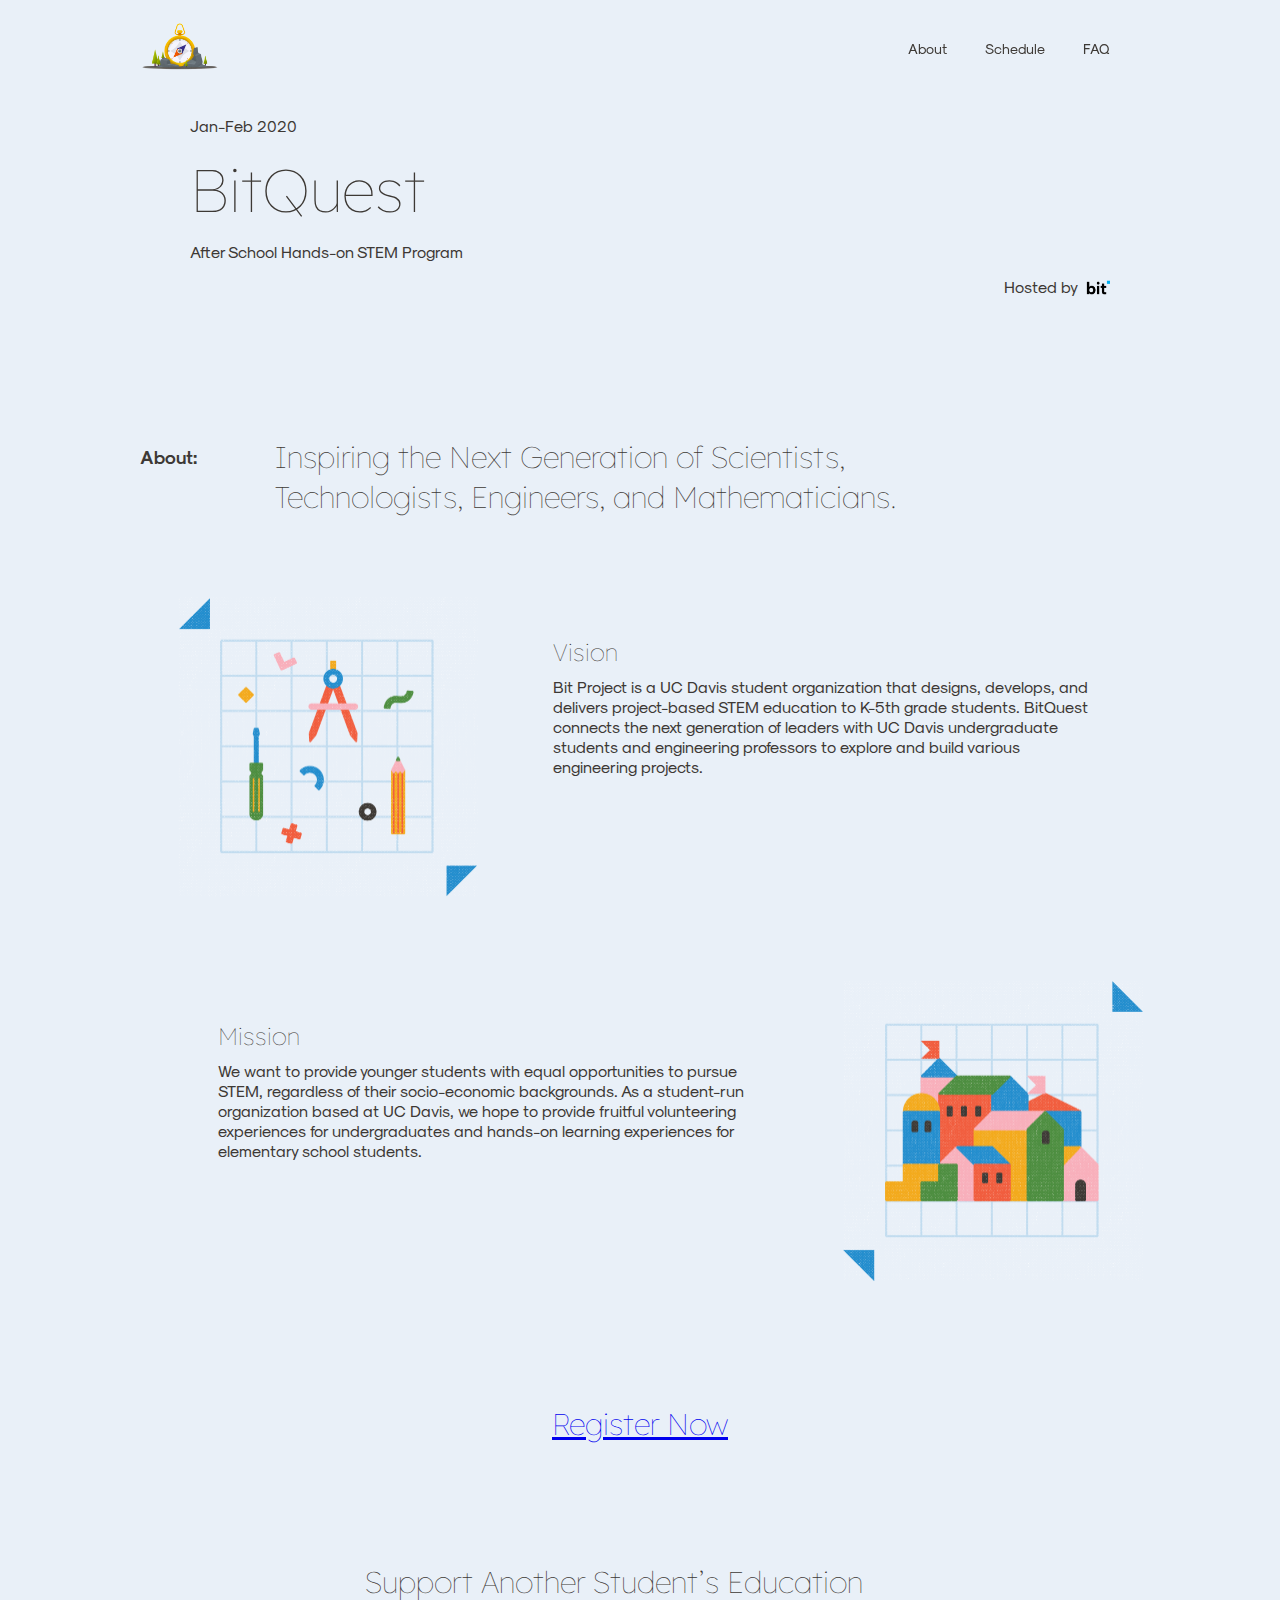
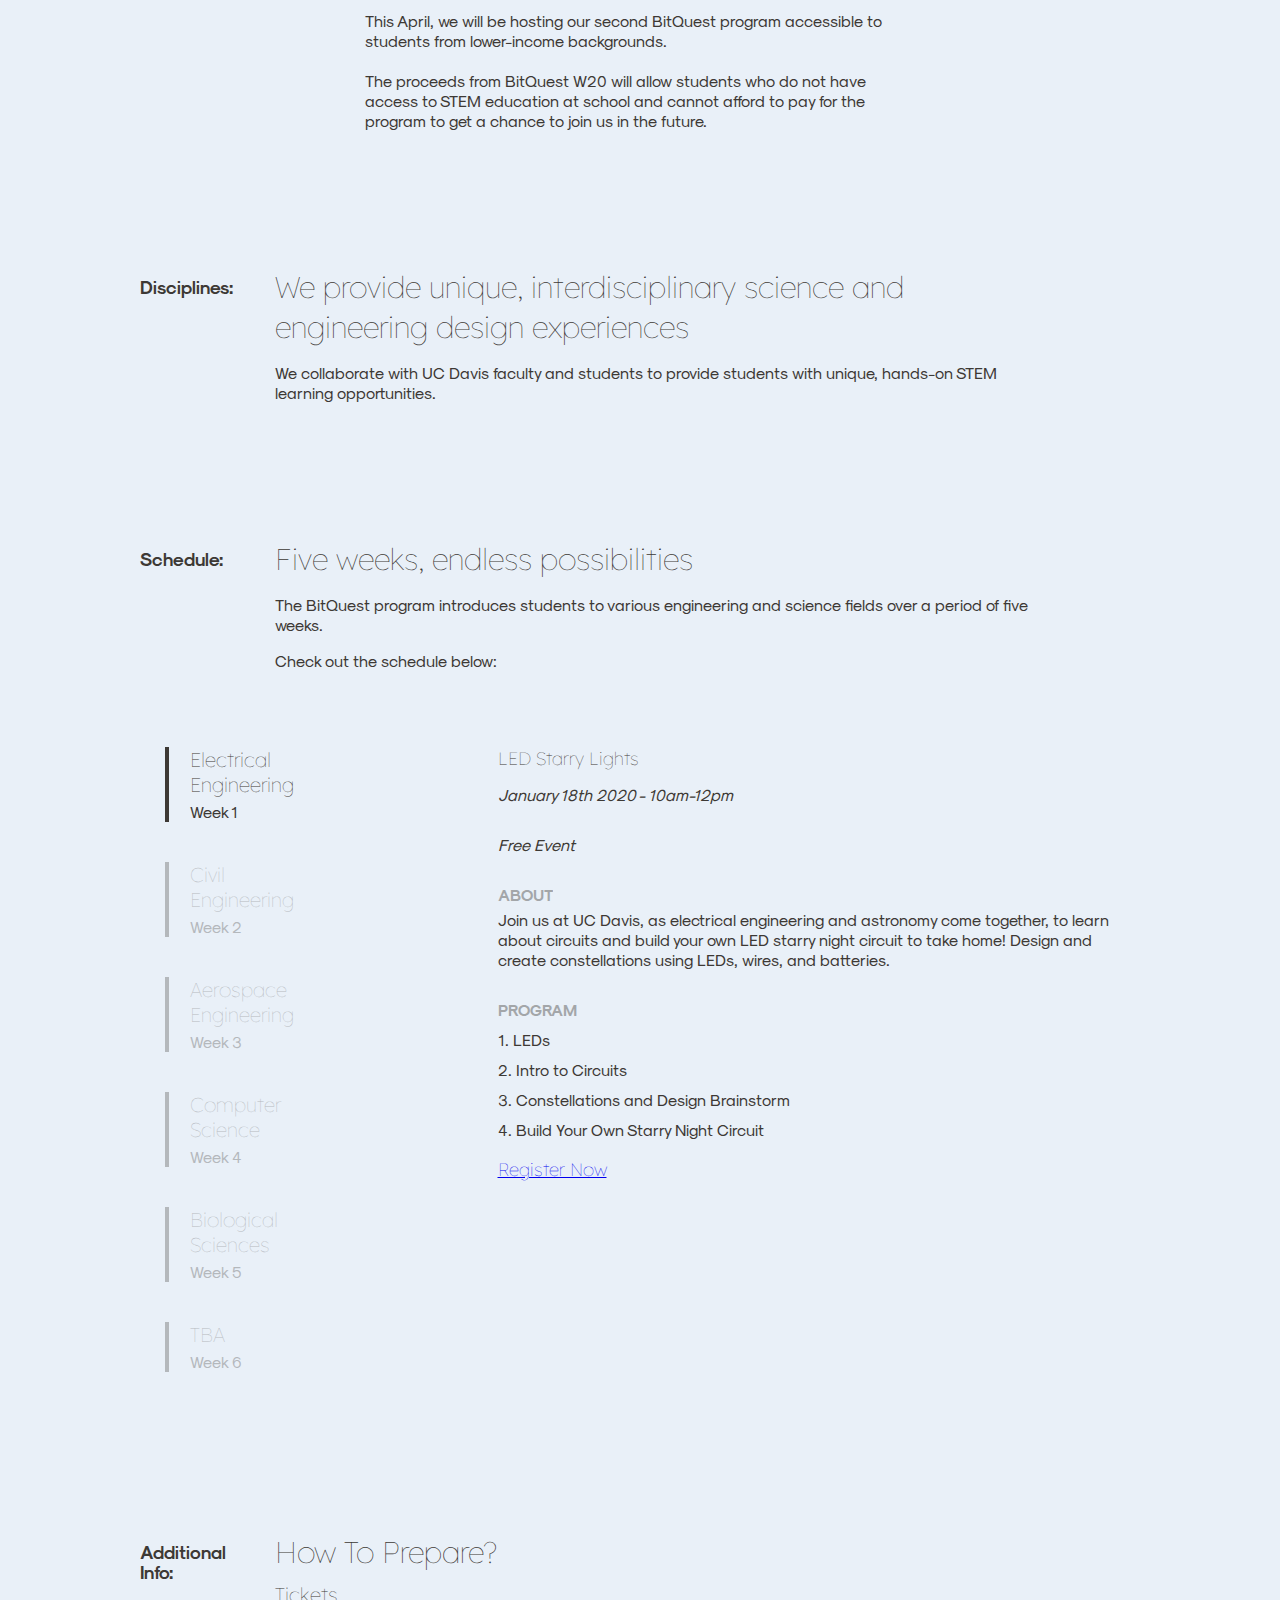
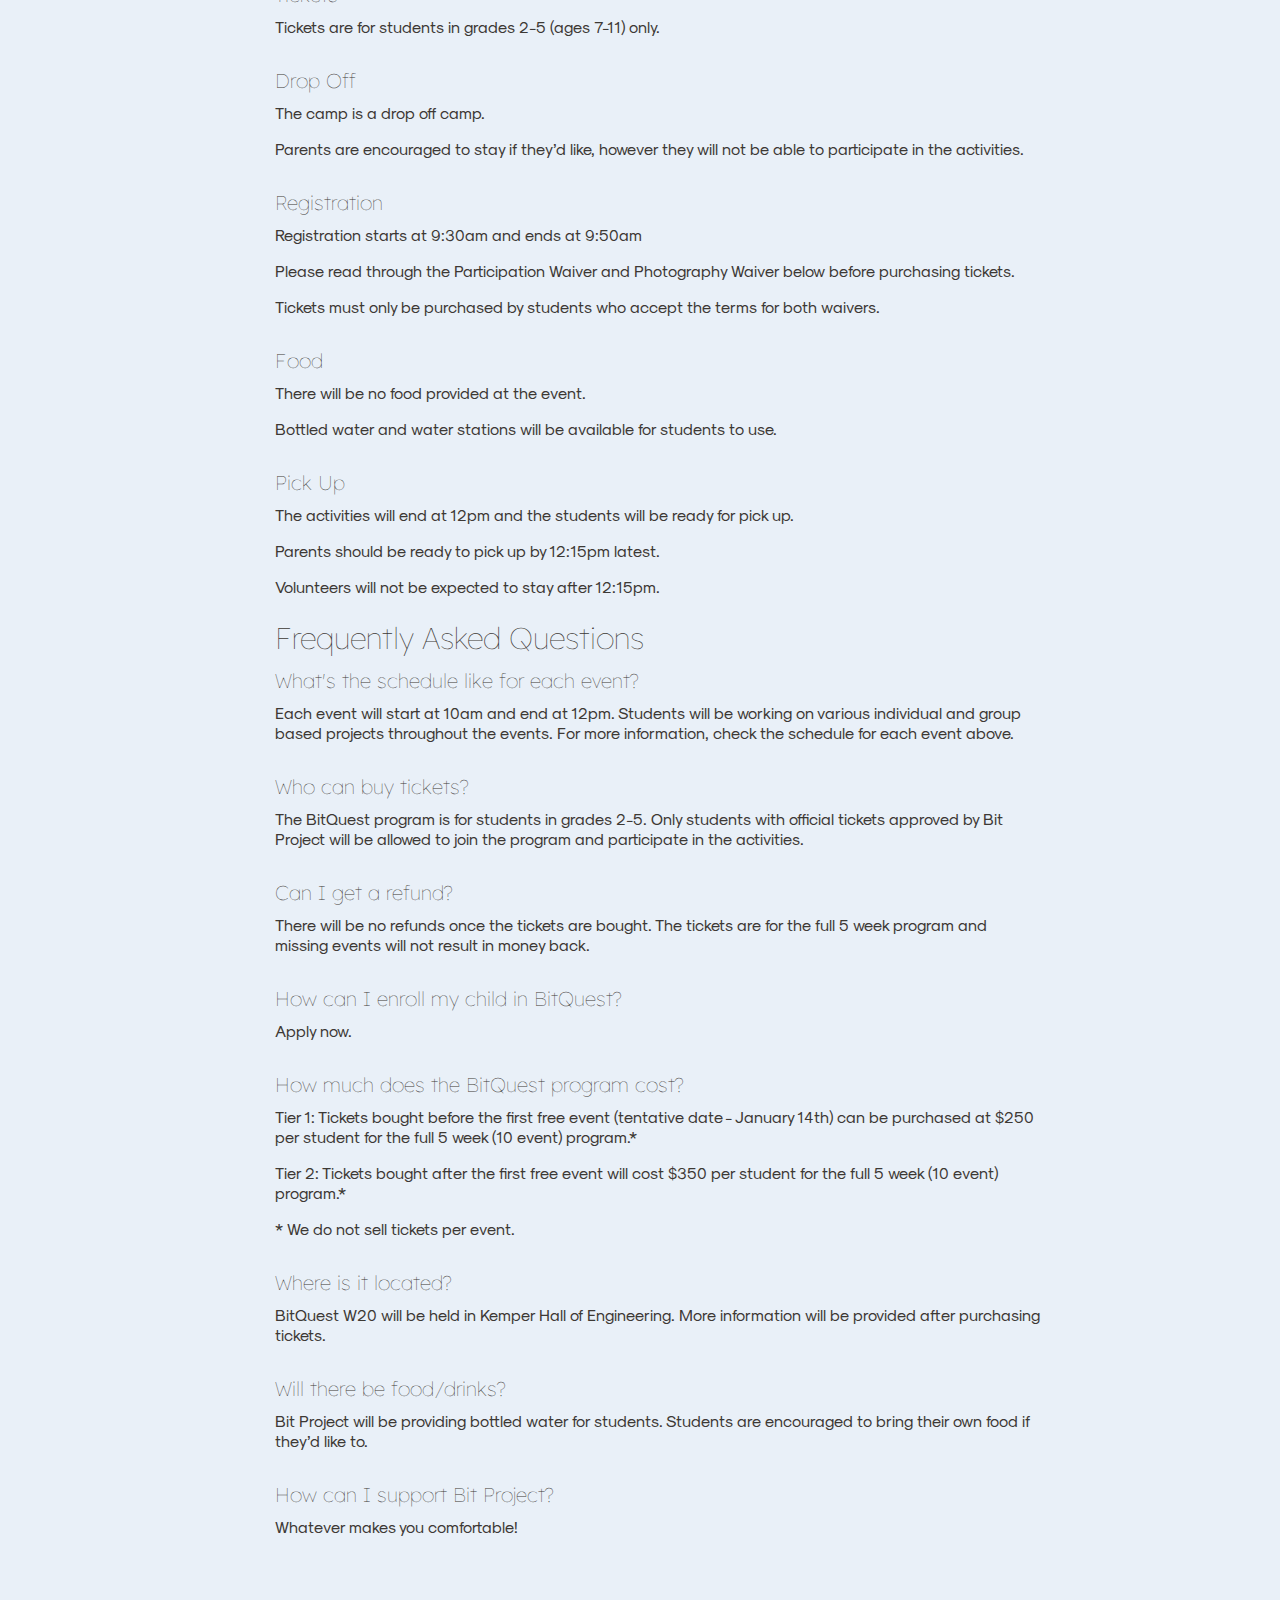
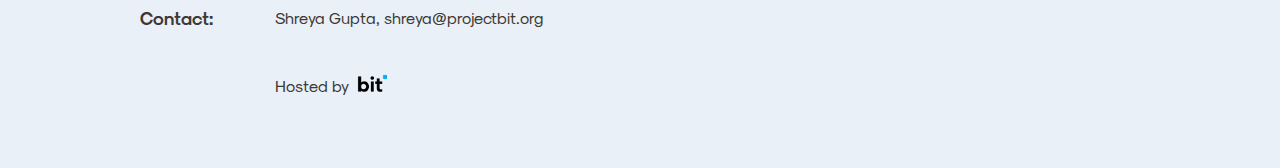
==== index.htm @ 3b6b8f6f "Register Now Link Updates" ====
<!DOCTYPE html>
<!-- saved from url=(0031)https://h4sis.calblueprint.org/ -->

<html class="gr__h4sis_calblueprint_org"><head><meta http-equiv="Content-Type" content="text/html; charset=UTF-8">

    <title>BitQuest by Bit Project</title>
        <link href="https://fonts.googleapis.com/css?family=Lexend+Deca&display=swap" rel="stylesheet">

    <link href="./files1/css" rel="stylesheet">
    <link href="./files1/styles.css" rel="stylesheet">
    <link rel="icon" type="image/png" href="./files1/logo.png">
    <script>
      function switchTab(num, type) {
        const [buttons] = document.getElementsByClassName("tab-buttons--" + type);
        const [tabContents] = document.getElementsByClassName("tab-content--" + type);

        for (let i = 0; i < buttons.children.length; i++) {
          if (i === num) {
            buttons.children[i].className = "tab-button tab-button--active";
            tabContents.children[i].className = "tab-content tab-content--active";
          } else {
            buttons.children[i].className = "tab-button";
            tabContents.children[i].className = "tab-content";
          }
        }
      }

      function checkSticky() {
        const [navbar] = document.getElementsByTagName("nav");

        if (window.pageYOffset > 0) {
          navbar.classList.add("nav--fixed")
        } else {
          navbar.classList.remove("nav--fixed");
        }
      }

      // When the user scrolls the page, execute myFunction
      window.onscroll = checkSticky;
    </script>
  </head>
  <body data-gr-c-s-loaded="true" style="zoom: 1;">
    <nav>
      <div class="nav-content">
        <a href="https://h4sis.calblueprint.org/#" class="logo">
          <img src="./files1/logo.png">
        </a>
        <div class="links">
          <a class="nav-link" href="#about">About</a>
          <a class="nav-link" href="#speakers">Schedule</a>
          <a class="nav-link" href="#faq">FAQ</a>
        </div>
      </div>
    </nav>

    <div class="content">
      <a name="#"></a>
      <div class="landing-wrapper">
        <div class="landing">
          <div class="caption">
            <p>Jan-Feb 2020</p>
          </div>
          <h1 class="landing-title">BitQuest</h1>
          <p class="landing-title">After School Hands-on STEM Program</p>
          <a target="_" href="https://calblueprint.org/" class="bp-logo">
            <p>Hosted by </p>
            <img src="./files1/logo1.png">
          </a>
        </div>
      </div>

      <a name="about"></a>
      <div class="text-section">
        <p class="text-section__name">About:</p>
        <div class="text-section__main">
          <h2 class="headline">
            Inspiring the Next Generation of Scientists, Technologists, Engineers, and Mathematicians.
          </h2>
        </div>
      </div>

      <div class="image-text-section">
        <div class="image-text-section__visual">
          <!--- IMAGE HERE -->
          <img src="./files1/graphic-1.png" draggable="false">
        </div>
        <div class="image-text-section__content">
          <h3 class="title">Vision</h3>
          <p class="paragraph">
             Bit Project is a UC Davis student organization that designs, develops,
             and delivers project-based STEM education to K-5th grade students. BitQuest connects
             the next generation of leaders with UC Davis undergraduate students and engineering
             professors to explore and build various engineering projects.
          </p>
        </div>
      </div>

      <div class="image-text-section right">
        <div class="image-text-section__content">
          <h3 class="title">Mission</h3>
          <p class="paragraph">
              We want to provide younger students with equal opportunities to pursue STEM,
              regardless of their socio-economic backgrounds. As a student-run organization based at UC Davis,
              we hope to provide fruitful volunteering experiences for undergraduates and
              hands-on learning experiences for elementary school students.
          </p>
        </div>
        <div class="image-text-section__visual">
          <!--- IMAGE HERE -->
          <img src="./files1/graphic-2.png" draggable="false">
        </div>
      </div>

      <div class="image-text-section">
          <h2 class="headline"><a href="https://airtable.com/shrb36iOuof5Phk2k" target="_blank">Register Now</a></h2>
      </div>

      <div class="image-text-section">
        <div class="image-text-section__content">
          <h2 class="headline">Support Another Student’s Education</h2>
          <p class="paragraph">
            This April, we will be hosting our second BitQuest program accessible
            to students from lower-income backgrounds.<br><br>
            The proceeds from BitQuest W20 will allow students who do not have access to STEM
            education at school and cannot afford to pay for the program to get a chance to join us in the future.
          </p>
        </div>
      </div>

      <a name="Program"></a>
      <div class="text-section">
        <p class="text-section__name">Disciplines:</p>
        <div class="text-section__main">
          <h2 class="headline">We provide unique, interdisciplinary science and engineering design experiences</h2>
          <p class="subtitle">
            We collaborate with UC Davis faculty and students to provide
            students with unique, hands-on STEM learning opportunities.
          </p>
        </div>
      </div>






      <a name="speakers"></a>
      <div class="text-section">
        <p class="text-section__name">Schedule:</p>
        <div class="text-section__main">
          <h2 class="headline">
            Five weeks, endless possibilities
          </h2>
          <p class="subtitle">
            The BitQuest program introduces students to various engineering and science fields
            over a period of five weeks.
          </p>
          <p class="subtitle">Check out the schedule below:</p>
        </div>
      </div>


      <div class="speakers-section">
        <div class="tab-buttons--side">
          <div class="tab-button tab-button--active" onclick="switchTab(0, &#39;side&#39;)">
            <h4 class="tab-button__title">Electrical<br>Engineering</h4>
            <p class="tab-button__subtitle">Week 1</p>
          </div>
          <div class="tab-button" onclick="switchTab(1, &#39;side&#39;)">
            <h4 class="tab-button__title">Civil<br>Engineering</h4>
            <p class="tab-button__subtitle">Week 2</p>
          </div>
          <div class="tab-button" onclick="switchTab(2, &#39;side&#39;)">
            <h4 class="tab-button__title">Aerospace<br>Engineering</h4>
            <p class="tab-button__subtitle">Week 3</p>
          </div>
          <div class="tab-button" onclick="switchTab(3, &#39;side&#39;)">
            <h4 class="tab-button__title">Computer<br>Science</h4>
            <p class="tab-button__subtitle">Week 4</p>
          </div>
          <div class="tab-button" onclick="switchTab(4, &#39;side&#39;)">
            <h4 class="tab-button__title">Biological<br>Sciences</h4>
            <p class="tab-button__subtitle">Week 5</p>
          </div>
          <div class="tab-button" onclick="switchTab(4, &#39;side&#39;)">
            <h4 class="tab-button__title">TBA</h4>
            <p class="tab-button__subtitle">Week 6</p>
          </div>
        </div>
        <div class="tab-content--side">
          <div class="tab-content tab-content--active">
            <h5 class="panel__title">LED Starry Lights</h5>
            <p style="margin: 5px 0 30px 0;"><i>January 18th 2020 - 10am-12pm</i></p>
            <p style="margin: 5px 0 30px 0;"><i>Free Event</i></p>
            <p class="panel__subheading">About</p>
            <p style="margin: 5px 0 30px 0;">
              Join us at UC Davis, as electrical engineering and astronomy come together,
              to learn about circuits and build your own LED starry night circuit to take home!
              Design and create constellations using LEDs, wires, and batteries.
            </p>
            <p class="panel__subheading">Program</p>
            <p class="panel__person">1. LEDs</p>
            <p class="panel__person">2. Intro to Circuits</p>
            <p class="panel__person">3. Constellations and Design Brainstorm</p>
            <p class="panel__person">4. Build Your Own Starry Night Circuit</p>
            <br>
            <h5 class="panel__title"><a href="https://airtable.com/shrb36iOuof5Phk2k" target="_blank">Register Now</a></h5>
          </div>
          <div class="tab-content">
            <h5 class="panel__title">Buoyant Boats</h5>
            <p style="margin: 5px 0 30px 0;"><i>January 25th 2020 - 10am-12pm</i></p>
            <p class="panel__subheading">About</p>
            <p style="margin: 5px 0 30px 0;">
              Build their own boats out of aluminum foil,
              sail them in water, and test how much weight they can hold. Students will study principles of buoyancy,
              weight distribution, and design to build the best possible boat that hold the most pennies.
            </p>
            <p class="panel__subheading">Program</p>
            <p class="panel__person">1. Buoyancy</p>
            <p class="panel__person">2. Designing Your Boat</p>
            <p class="panel__person">3. Testing</p>
            <p class="panel__person">3. Optimizing Your Boat Design</p>
            <br>
            <h5 class="panel__title"><a href="https://airtable.com/shrb36iOuof5Phk2k" target="_blank">Register Now</a></h5>
          </div>
          <div class="tab-content">
            <h5 class="panel__title">Rocket Launch</h5>
            <p style="margin: 5px 0 30px 0;"><i>February 1st 2020 - 10am-12pm</i></p>
            <p class="panel__subheading">About</p>
            <p style="margin: 5px 0 30px 0;">
              Explore the world of aerodynamics and forces by launching their own paper rocket.
              Students will learn to organize, plan, and build their own paper rocket with multi-colored construction paper.
              After they finish building their own paper rocket, they will launch it with our handmade rocket launcher.
            </p>
            <p class="panel__subheading">Program</p>
            <p class="panel__person">1. Aerodynamics and Forces</p>
            <p class="panel__person">2. Designing Your Rocket</p>
            <p class="panel__person">3. Testing</p>
            <p class="panel__person">4. Optimizing Your Rocket Design</p>
            <br>
            <h5 class="panel__title"><a href="https://airtable.com/shrb36iOuof5Phk2k" target="_blank">Register Now</a></h5>
          </div>
          <div class="tab-content">
            <h5 class="panel__title">Ozobots Tracks</h5>
            <p style="margin: 5px 0 30px 0;"><i>February 8th 2020 - 10am-12pm</i></p>
            <p class="panel__subheading">About</p>
            <p style="margin: 5px 0 30px 0;">
              Learn the basic of programming and robots with Ozobots.
              Students will explore how different colors affect
              how the ozobots move and create tracks with different colors to make ozobots do different things.
            </p>
          <p class="panel__subheading">Program</p>
            <p class="panel__person">1. Intro to Color Programming</p>
            <p class="panel__person">2. Racing Tracks</p>
            <p class="panel__person">3. Challenge: Build Your Own Track</p>
            <p class="panel__person">4. Presentations</p>
            <br>
            <h5 class="panel__title"><a href="https://airtable.com/shrb36iOuof5Phk2k" target="_blank">Register Now</a></h5>
          </div>
          <div class="tab-content">
            <h5 class="panel__title">Cell Models</h5>
            <p style="margin: 5px 0 30px 0;"><i>February 15th 2020 - 10am-12pm</i></p>
            <p class="panel__subheading">About</p>
            <p style="margin: 5px 0 30px 0;">
              One of the ways different types of organisms are distinguished is by the cells they have.
              Students will be learning about the differences and similarities between plant, animal,
              and bacterial cells by splitting up into groups and constructing their own gigantic cell.
              By building their own cell, they will be learning about the different types of organelles and their significance.
            </p>
            <p class="panel__subheading">Program</p>
            <p class="panel__person">1. Types of Cells</p>
            <p class="panel__person">2. Group Up</p>
            <p class="panel__person">3. Build Your Own Cell Model</p>
            <p class="panel__person">4. Presentations</p>
            <br>
            <h5 class="panel__title"><a href="https://airtable.com/shrb36iOuof5Phk2k" target="_blank">Register Now</a></h5>
          </div>
        </div>
      </div>





      <a name="faq"></a>
      <div class="text-section">
        <p class="text-section__name">Additional Info:</p>
        <div class="text-section__main">
          <h2 class="headline">How To Prepare?</h2>
          <div>
            <div class="question">
              <h4>Tickets</h4>
              <p>
                Tickets are for students in grades 2-5 (ages 7-11) only.
              </p>
            </div>
            <div class="question">
              <h4>Drop Off</h4>
              <p>
                The camp is a drop off camp.
              </p>
              <p>
                Parents are encouraged to stay if they’d like,
                however they will not be able to participate
                in the activities.
              </p>
            </div>
            <div class="question">
              <h4>Registration</h4>
              <p>
                Registration starts at 9:30am and ends at 9:50am
              </p>
              <p>
                Please read through the Participation Waiver and Photography Waiver below before purchasing tickets.
              </p>
              <p>
                Tickets must only be purchased by students who accept the terms for both waivers.
              </p>
            </div>
            <div class="question">
              <h4>Food</h4>
              <p>
                There will be no food provided at the event.
              </p>
              <p>
                Bottled water and water stations will be available for students to use.
              </p>
            </div>
            <div class="question">
              <h4>Pick Up</h4>
              <p>
                The activities will end at 12pm and the students will be ready for pick up.
              </p>
              <p>
                Parents should be ready to pick up by 12:15pm latest.
              </p>
              <p>
                Volunteers will not be expected to stay after 12:15pm.
              </p>
            </div>



          </div>
          <h2 class="headline">Frequently Asked Questions</h2>
          <div>
            <div class="question">
              <h4>What's the schedule like for each event?</h4>
              <p>
                Each event will start at 10am and end at 12pm.
                Students will be working on various individual
                and group based projects throughout the events.
                For more information, check the schedule for each event above.
              </p>
            </div>
            <div class="question">
              <h4>Who can buy tickets?</h4>
              <p>
                The BitQuest program is for students in grades 2-5.
                Only students with official tickets approved by
                Bit Project will be allowed to join the program
                and participate in the activities.
              </p>
            </div>
            <div class="question">
              <h4>Can I get a refund?</h4>
              <p>
                There will be no refunds once the tickets are bought.
                The tickets are for the full 5 week program and missing events will not result in money back.
              </p>
            </div>
            <div class="question">
              <h4>How can I enroll my child in BitQuest?</h4>
              <p>
                Apply now.
              </p>
            </div>
            <div class="question">
              <h4>How much does the BitQuest program cost?</h4>
              <p>
                Tier 1: Tickets bought before the first free event (tentative date - January 14th)
                can be purchased at $250 per student for the full 5 week (10 event) program.*
              </p>
              <p>
                Tier 2: Tickets bought after the first free event will
                cost $350 per student for the full 5 week (10 event) program.*
              </p>
              <p>
                * We do not sell tickets per event.
              </p>
            </div>
            <div class="question">
              <h4>Where is it located?</h4>
              <p>
                BitQuest W20 will be held in Kemper Hall of Engineering.
                More information will be provided after purchasing tickets.
              </p>
            </div>
            <div class="question">
              <h4>Will there be food/drinks?</h4>
              <p>
                Bit Project will be providing bottled water for students.
                Students are encouraged to bring their own food if they’d like to.
              </p>
            </div>
            <div class="question">
              <h4>How can I support Bit Project?</h4>
              <p>
                Whatever makes you comfortable!
              </p>
            </div>
          </div>
        </div>
      </div>


      <div class="text-section small-margin">
        <p class="text-section__name">Contact:</p>
        <div class="text-section__main">
          <p class="subtitle no-margin">Shreya Gupta, shreya@projectbit.org</p>
          <div class="bp-logo-wrapper">
            <a target="_" href="https://calblueprint.org/" class="bp-logo main">
              <p>Hosted by </p>
              <img src="./files1/logo1.png">
            </a>
          </div>
        </div>
      </div>
    </div>


</body></html>
---- files1/styles.css ----
@font-face {
  font-family: "Sk-Modernist";
  src: url("./Sk-Modernist-Regular.otf"); }
@font-face {
  font-family: "Sk-Modernist";
  src: url("./Sk-Modernist-Bold.otf");
  font-weight: bold; }
body {
  background-color: #e9f0f8;
  margin: 0; }

h1, h2, h3, h4, h5 {
  font-family: "Lexend Deca";
  font-weight: 100;
  color: #3D3935;
  margin: 0; }

h1 {
  font-size: 60px; }

h2 {
  font-size: 30px; }

h3 {
  font-size: 24px; }

h4 {
  font-size: 20px; }

h5 {
  font-size: 18px; }

p, li {
  font-family: "Sk-Modernist";
  font-size: 16px;
  color: #3D3935;
  line-height: 20px; }

.content {
  width: 80%;
  max-width: 1000px;
  margin: auto;
  padding: 10px 60px 80px 60px; }

nav {
  position: fixed;
  top: 0;
  width: 100%;
  z-index: 1;
  background-color: none;
  transition: all 0.2s ease-in-out;
  height: 50px;
  padding: 20px 0 10px 0; }
  nav.nav--fixed {
    padding-top: 10px;
    background-color: white; }
  nav .nav-content {
    width: 80%;
    max-width: 1000px;
    margin: auto; }
  nav .links {
    float: right;
    height: 30px;
    padding: 15px 0 15px 0;
    font-family: "Sk-Modernist";
    font-size: 14px; }
    nav .links a {
      text-decoration: none; }
    nav .links .nav-link {
      display: inline-block;
      position: relative;
      z-index: 1;
      margin-right: 25px;
      padding: 5px;
      text-decoration: none;
      color: #3D3935;
      transition: all 0.2s ease-in-out; }
      nav .links .nav-link:hover {
        opacity: 0.5;
        transition: all 0.2s ease-in-out; }

.logo img {
  width: 79px;
  height: 50px;
  transition: all 0.2s ease-in-out; }
.logo img:hover {
  margin-top: -2px;
  margin-bottom: 2px;
  transition: all 0.2s ease-in-out; }

.landing-wrapper {
  width: 100%;
  margin-top: 80px;
  background-image: url("images/hero-image-small.png");
  background-repeat: no-repeat;
  background-size: 100% 100%;
  padding-bottom: 20px; }

.landing {
  margin-left: 5%;
  padding-bottom: 20px;
  position: relative; }

.caption {
  display: flex;
  flex-direction: row;
  justify-content: space-between;
  width: 425px;
  padding-top: 10px; }

.vertical-bar {
  width: 2px;
  height: 20px;
  margin: auto 0 auto 0;
  background-color: #3D3935; }

.landing-title {
  max-width: 425px;
  margin: 0 0 15px 0; }

.bp-logo {
  position: absolute;
  margin: 0;
  bottom: 0;
  right: 30px;
  transition: opacity 0.2s ease-in-out;
  text-decoration: none; }
  .bp-logo.main {
    left: 0;
    top: 30px; }
  .bp-logo:hover {
    opacity: 0.7;
    transition: opacity 0.2s ease-in-out; }
  .bp-logo p {
    margin: 0;
    display: inline; }
  .bp-logo img {
    margin: 0 0 -7px 5px;
    height: 20px; }

.bp-logo-wrapper {
  position: relative;
  margin-bottom: 60px; }

.bp-logo.main p {
  margin-top: -10px; }
.bp-logo.main img {
  height: 25px; }

.button-primary {
  display: inline-block;
  padding: 15px 30px 15px 30px;
  border-radius: 5px;
  background-color: orange;
  color: white;
  font-family: "Sk-Modernist";
  font-size: 20px;
  text-decoration: none;
  transition: all 0.2s ease-in-out; }
  .button-primary:hover {
    margin-top: -2px;
    margin-bottom: 2px;
    transition: all 0.2s ease-in-out; }

.button-secondary {
  border: 2px solid #3D3935;
  margin-left: 10px;
  padding: 8px 20px 8px 20px;
  font-weight: bold;
  text-decoration: none;
  color: #3D3935;
  transition: all 0.2s ease-in-out; }
  .button-secondary:hover {
    background-color: #3D3935;
    color: white;
    transition: all 0.2s ease-in-out; }

.text-section {
  margin-top: 120px;
  display: flex;
  flex-direction: row;
  justify-content: space-between;
  max-width: 90%; }

.text-section__name {
  flex-basis: 8%;
  margin-top: 10px;
  margin-bottom: 0px;
  font-size: 18px;
  font-weight: bold; }

.text-section__main {
  margin: 0;
  flex-basis: 85%;
  padding-left: 10px;
  max-width: 800px; }
  .text-section__main .headline {
    margin: 0;
    line-height: 40px; }
  .text-section__main .subtitle.no-margin {
    margin-top: 10px; }

.image-text-section {
  display: flex;
  margin: 120px 0 0 0;
  justify-content: space-around; }
  .image-text-section.right {
    margin-left: 4%;
    margin-right: -4%; }

.image-text-section__visual {
  flex-basis: 30%;
  margin-top: -4%; }
  .image-text-section__visual img {
    width: 100%; }

.image-text-section__content {
  margin: 0;
  flex-basis: 55%; }
  .image-text-section__content .title {
    margin: 0; }
  .image-text-section__content .paragraph {
    margin-top: 10px; }

.grid {
  display: flex;
  flex-wrap: wrap;
  justify-content: space-between;
  margin: 30px -20px 0 -20px; }

.grid__item {
  min-width: 250px;
  position: relative;
  margin: 8px;
  transition: opacity 0.2s ease-in-out;
  flex-grow: 0;
  flex-basis: calc(33% - 16px); }
  .grid__item:before {
    content: "";
    display: block;
    padding-top: 100%;
    float: left; }
  .grid__item:hover {
    opacity: 0.7; }

.grid__item__img {
  width: 100%;
  height: 100%;
  transition: all 0.2s ease-in-out; }
  .grid__item__img:before {
    content: "";
    display: block;
    position: absolute;
    top: 0;
    bottom: 0;
    left: 0;
    right: 0;
    opacity: 0.7; }
  .grid__item__img.pink:before {
    background-color: #F8AFBB; }
  .grid__item__img.red:before {
    background-color: #F15D3E; }
  .grid__item__img.yellow:before {
    background-color: #F3AA1C; }
  .grid__item__img.green:before {
    background-color: #4D8D40; }
  .grid__item__img.blue:before {
    background-color: #238ECE; }
  .grid__item__img img {
    width: 100%;
    height: 100%; }

.grid__item__placeholder {
  width: 100%;
  height: 100%;
  cursor: auto; }

.grid__item__content {
  width: 75%;
  position: absolute;
  left: 50%;
  bottom: 30px;
  transform: translateX(-50%);
  margin: 0; }

.grid__item__title {
  margin: 0;
  color: white; }

.grid__item__subtitle {
  margin: 10px 0 0 0;
  font-size: 16px;
  color: white; }

.featured-speakers-section {
  display: flex;
  width: 70%;
  margin: 15px auto 0 auto;
  justify-content: space-around; }

.featured-speaker {
  flex-basis: 30%; }

.speakers-section {
  margin: 60px auto 0 auto;
  width: 95%;
  display: flex;
  flex-direction: row;
  justify-content: space-between; }

.tab-buttons--side {
  max-width: 275px;
  flex-basis: 30%; }

.schedule-section {
  margin: 45px auto 0 auto;
  width: 95%;
  display: flex;
  flex-direction: column; }

.schedule-table {
  border-collapse: collapse;
  width: 100%; }
  .schedule-table td {
    border-bottom: 1px solid #D5D5D5; }
    .schedule-table td p {
      margin: 10px auto 10px auto; }
    .schedule-table td:first-child {
      border-right: 1px solid #D5D5D5;
      width: 25%; }
      .schedule-table td:first-child p {
        font-weight: bold;
        float: right;
        margin-right: 30px; }
    .schedule-table td:last-child p {
      margin-left: 50px; }
  .schedule-table tr.last td {
    border-bottom: none; }

.tab-buttons--top {
  display: flex;
  flex-direction: row;
  justify-content: space-between;
  width: 85%;
  margin: auto; }
  .tab-buttons--top .tab-button {
    flex-basis: 49%; }
    .tab-buttons--top .tab-button .tab-button__title {
      display: inline-block;
      margin-right: 20px; }
    .tab-buttons--top .tab-button .tab-button__subtitle {
      display: inline-block; }

.tab-content {
  visibility: hidden;
  position: absolute; }
  .tab-content.tab-content--active {
    visibility: visible;
    position: relative; }

.tab-content--side {
  flex-basis: 65%; }

.tab-button {
  margin-bottom: 40px;
  background: linear-gradient(#3D3935, #3D3935) no-repeat 0/4px 100%;
  padding-left: 25px;
  transition: all 0.2s ease-in-out;
  opacity: 0.3; }
  .tab-button:hover {
    cursor: pointer;
    margin-left: 5px;
    margin-right: -5px;
    opacity: 1;
    transition: all 0.2s ease-in-out; }

.tab-button--active {
  opacity: 1; }

.tab-button__title {
  margin: 0; }

.tab-button__subtitle {
  margin: 5px 0 0 0; }

.panel__title {
  margin-bottom: 15px; }

.panel__subheading {
  margin: 0;
  text-transform: uppercase;
  opacity: 0.4;
  font-weight: bold; }

.panel__person {
  margin: 10px 0 0 0;
  font-size: 16px; }

.panel__person.first {
  margin-top: 5px; }

.faq-section-heading {
  margin: 30px 0 20px 0; }

.question {
  margin: 10px 0 5px 0;
  display: inline-block;
  width: 100%; }
  .question p {
    margin-top: 10px; }
  .question.last p {
    margin-bottom: 0; }

.sponsors-section {
  display: flex;
  flex-wrap: wrap;
  justify-content: space-around;
  margin: 20px auto 0 auto; }

.img-link {
  flex: 1 0 24%;
  margin: 30px 0 30px 0; }
  .img-link img {
    display: block;
    max-width: 90%;
    max-height: 45px;
    margin: auto;
    -webkit-filter: grayscale(1);
    filter: grayscale(1);
    transition: all 0.2s ease-in-out; }
    .img-link img:hover {
      -webkit-filter: grayscale(0);
      filter: grayscale(0);
      transition: all 0.2s ease-in-out; }
  .img-link img.gray-logo {
    opacity: 0.6; }
    .img-link img.gray-logo:hover {
      opacity: 1; }

.small-margin {
  margin-top: 40px; }

/*# sourceMappingURL=styles.css.map */
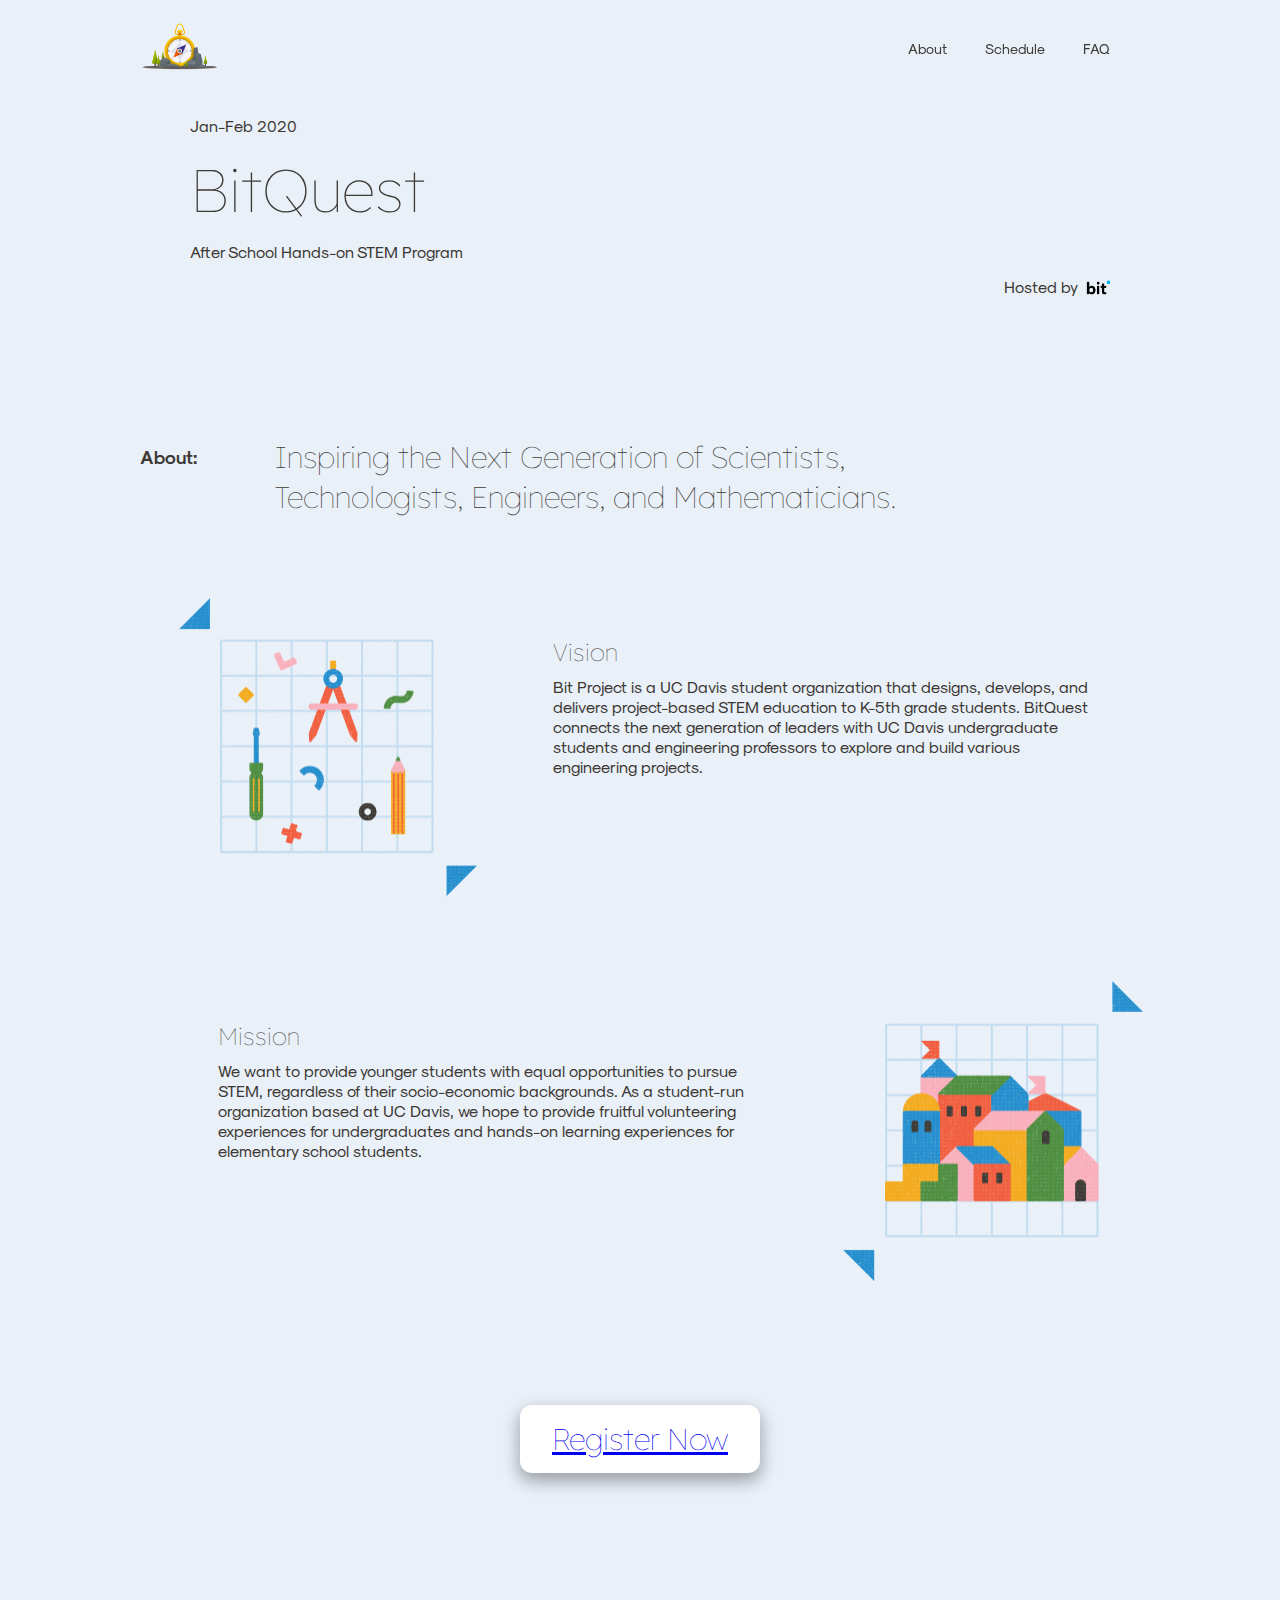
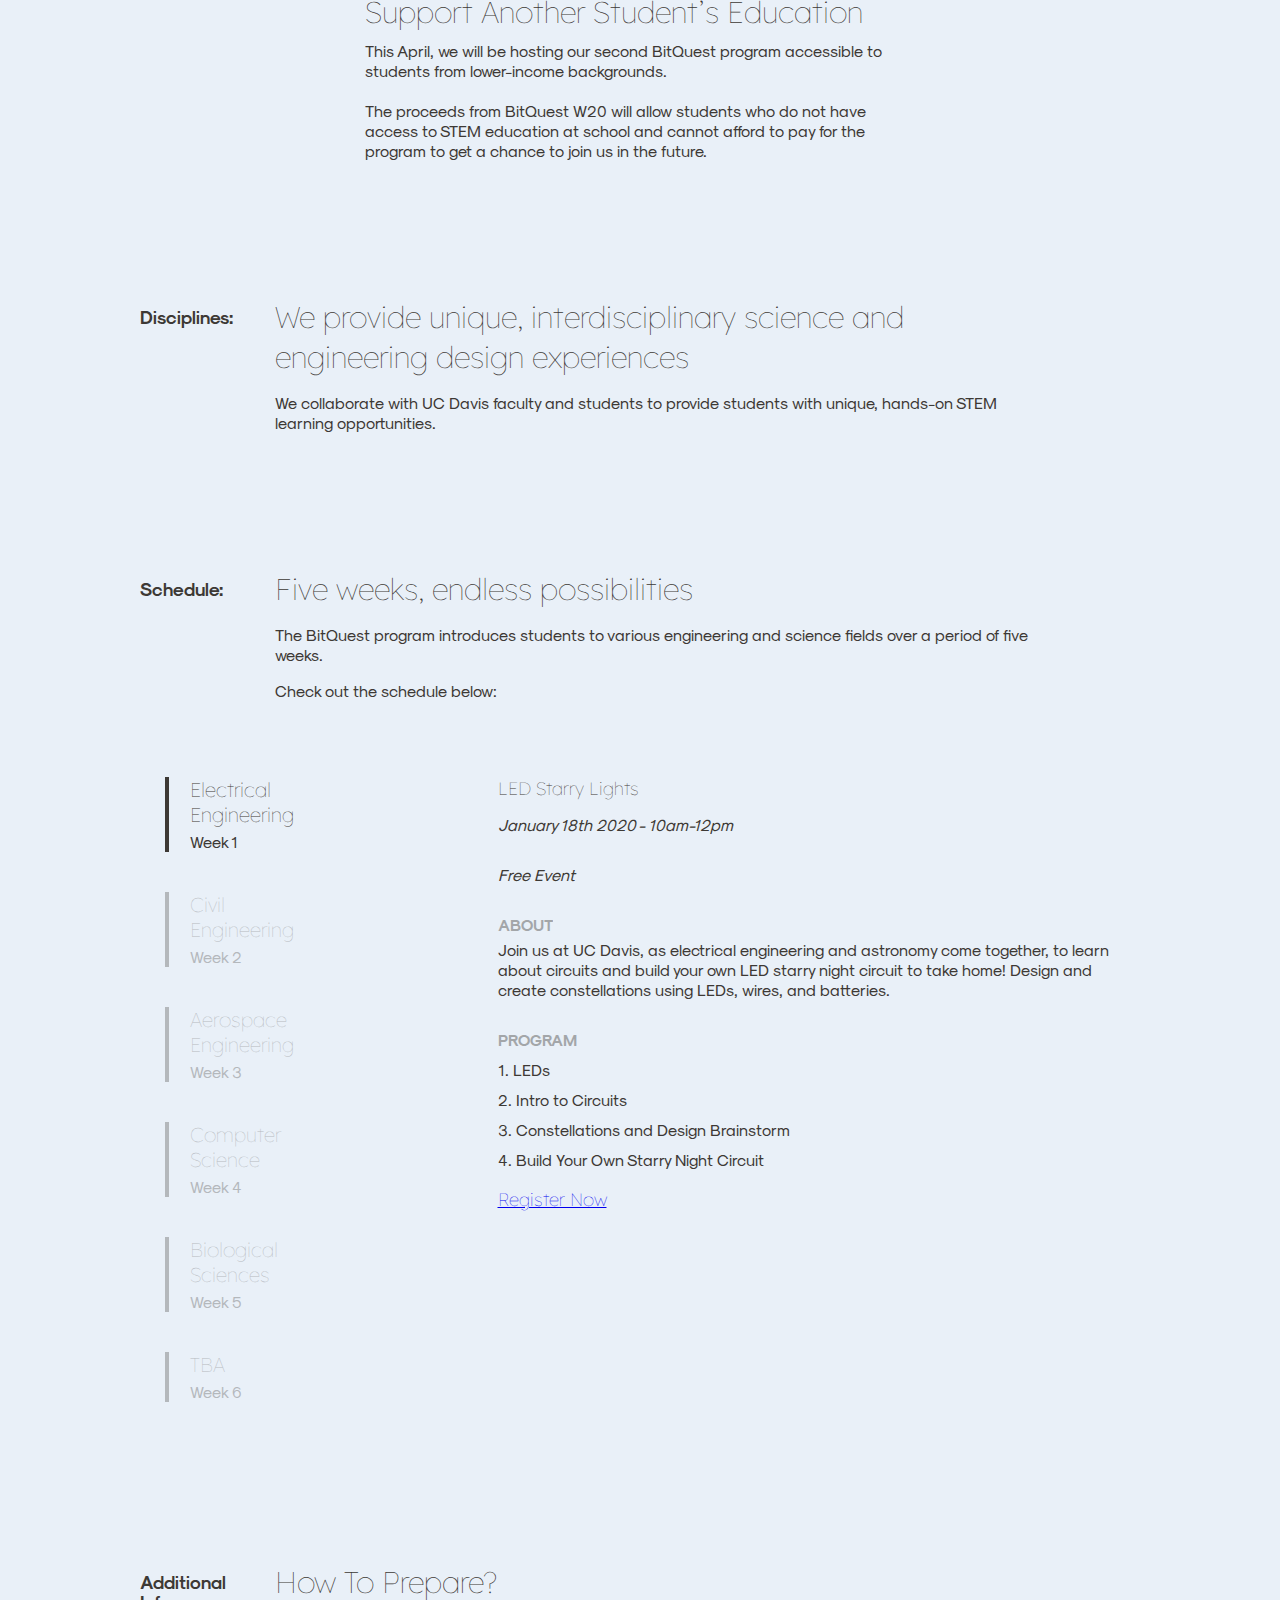
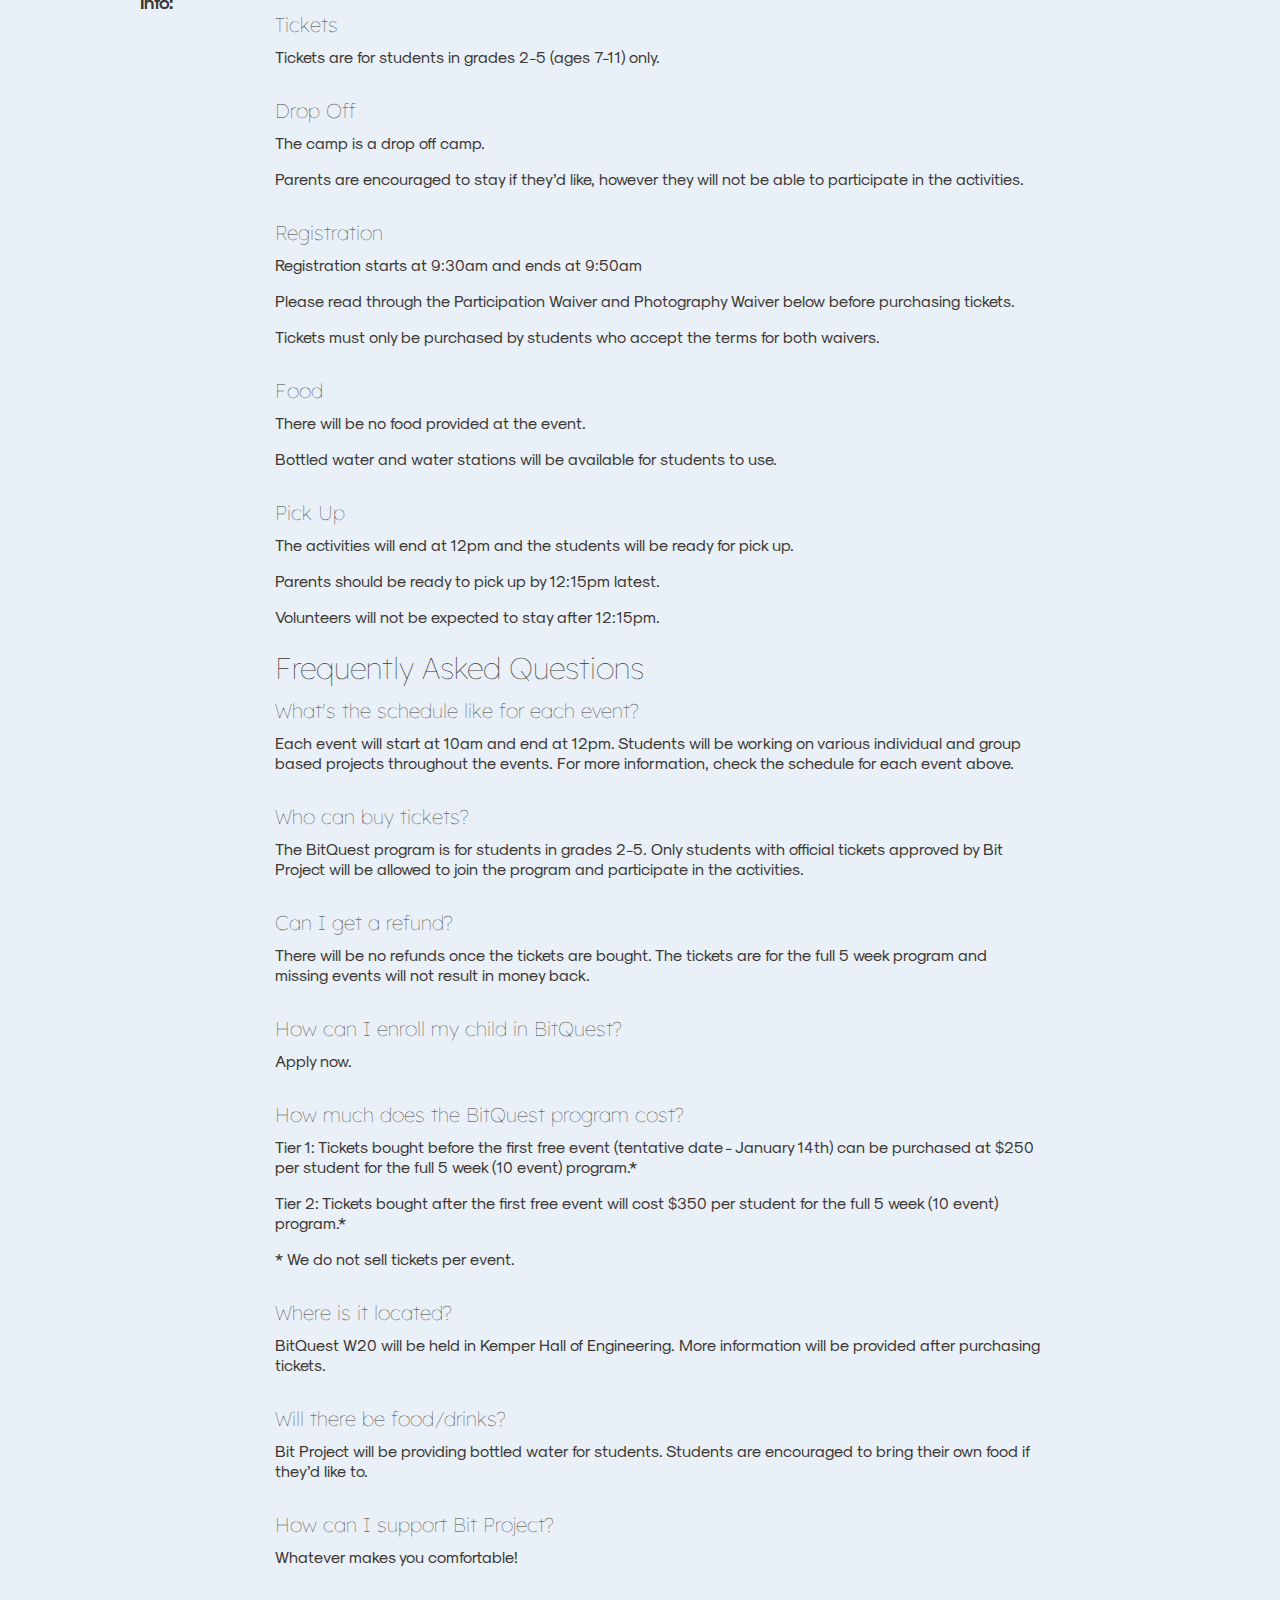
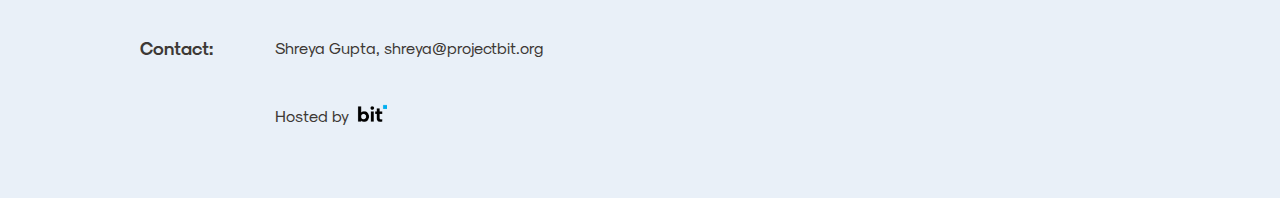
==== commit 66bbc33e: "white button" ====
--- a/index.htm
+++ b/index.htm
@@ -112,7 +112,7 @@
       </div>
 
       <div class="image-text-section">
-          <h2 class="headline"><a href="https://airtable.com/shrb36iOuof5Phk2k" target="_blank">Register Now</a></h2>
+          <h2 class="headline" style="box-shadow: 0 8px 16px 0 rgba(0,0,0,0.2), 0 6px 20px 0 rgba(0,0,0,0.19); background-color: #fff; padding: 15px 32px; border-radius: 12px"><a href="https://airtable.com/shrb36iOuof5Phk2k" target="_blank">Register Now</a></h2>
       </div>
 
       <div class="image-text-section">
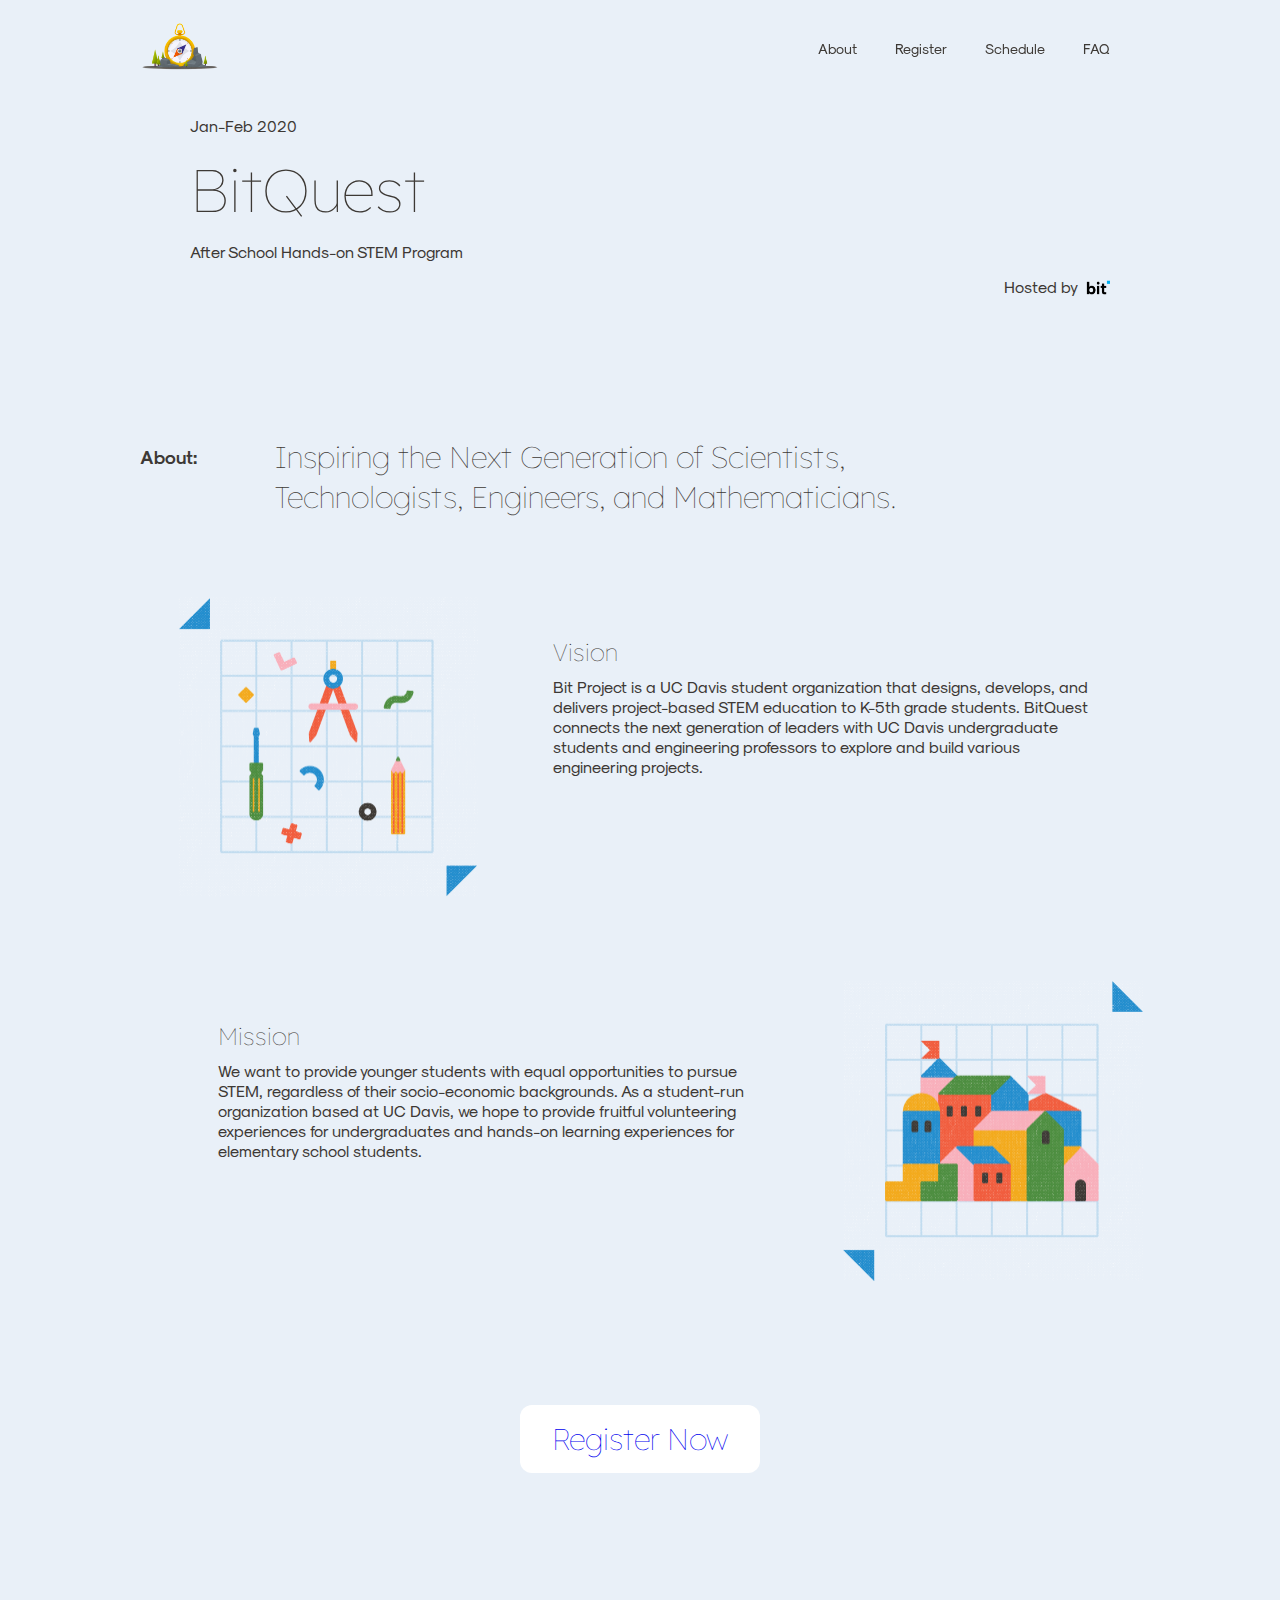
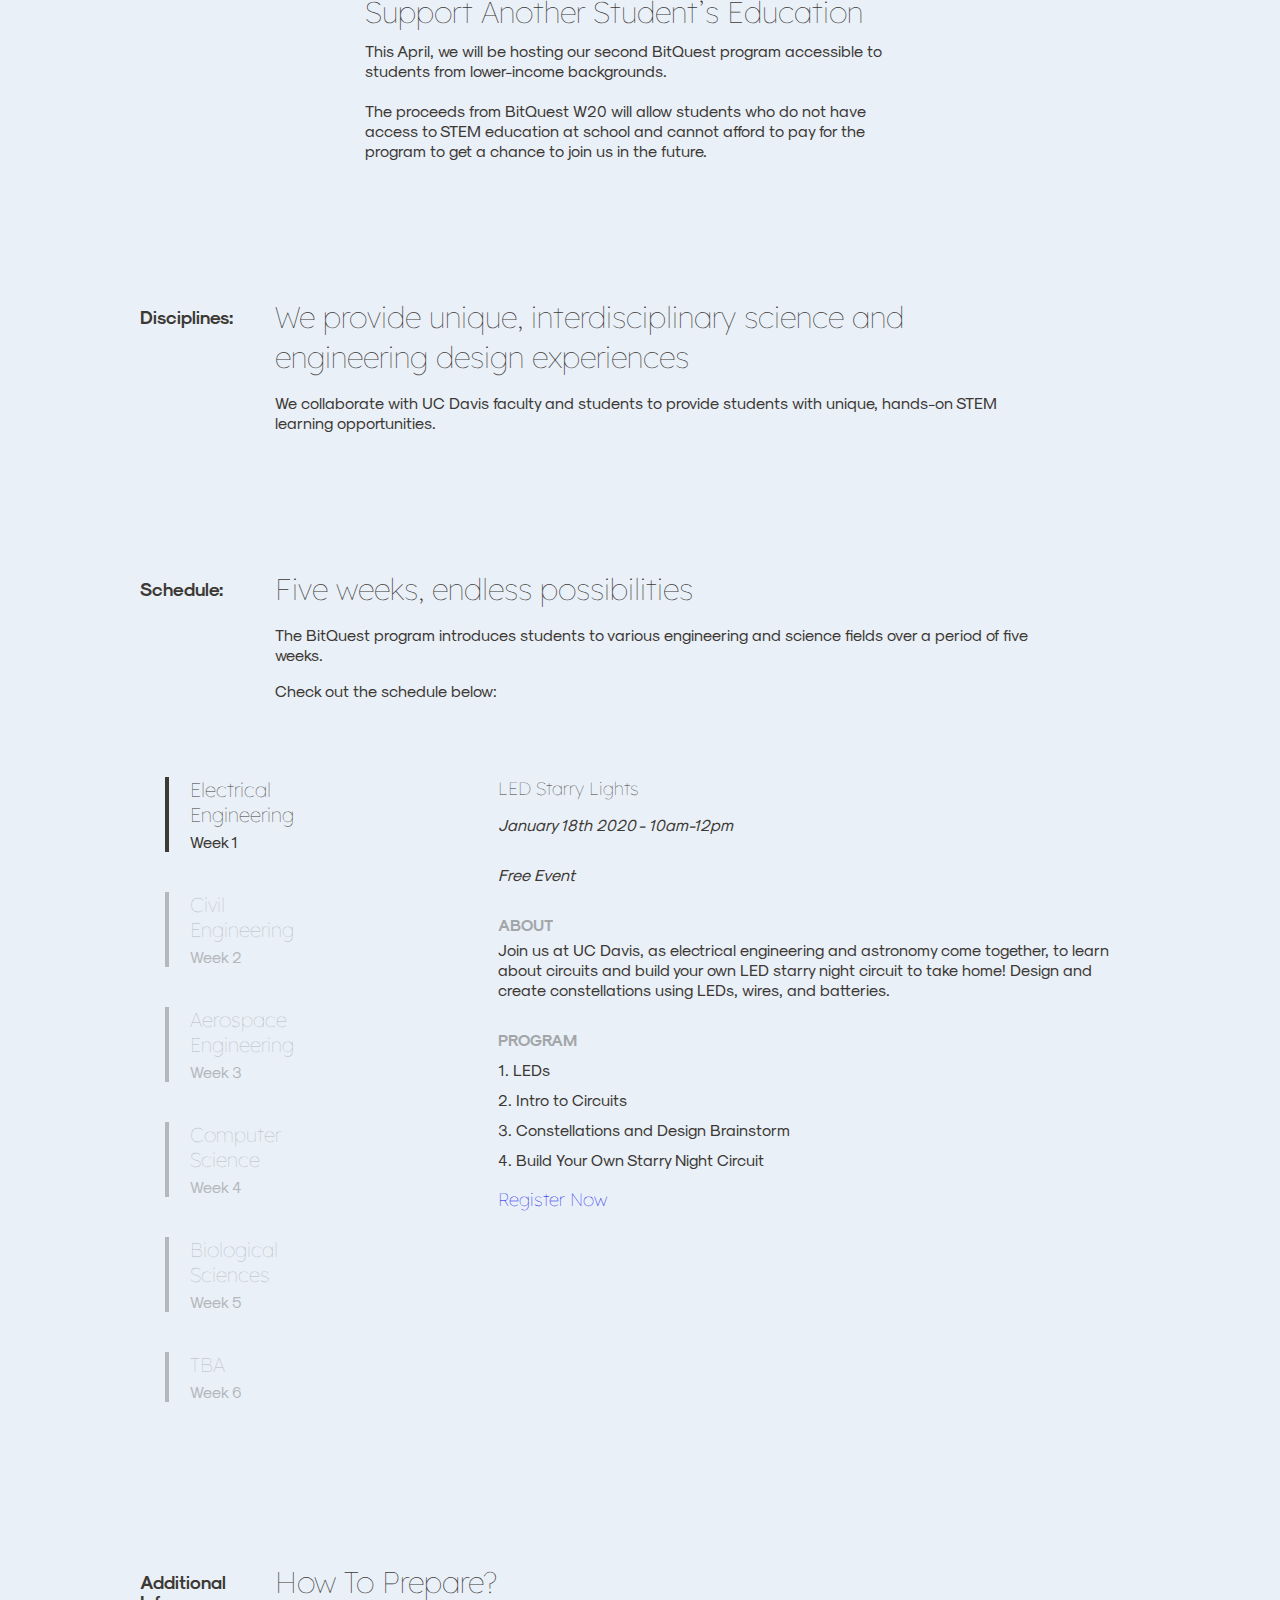
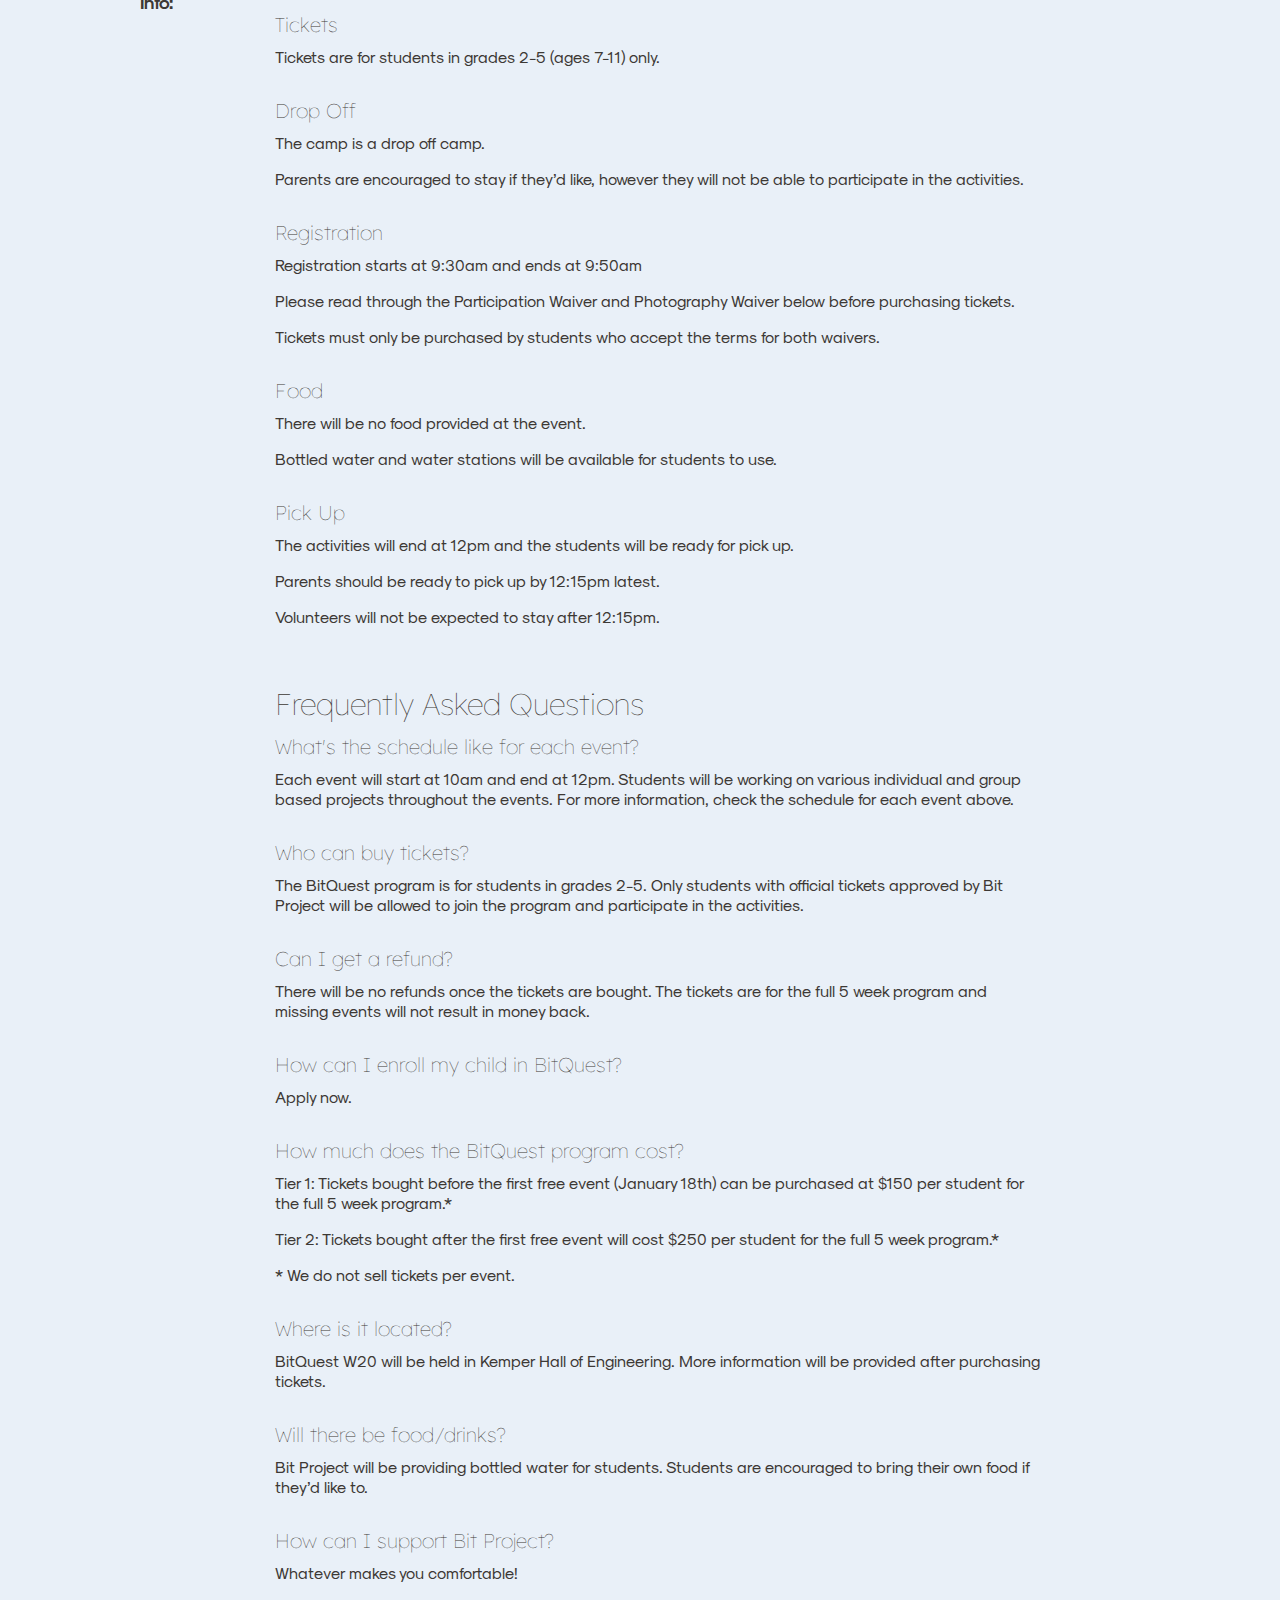
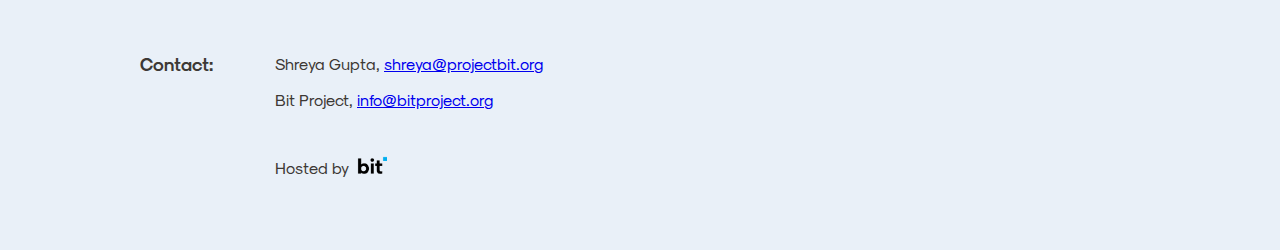
==== commit e7c5be47: "email links" ====
--- a/index.htm
+++ b/index.htm
@@ -42,11 +42,12 @@
   <body data-gr-c-s-loaded="true" style="zoom: 1;">
     <nav>
       <div class="nav-content">
-        <a href="https://h4sis.calblueprint.org/#" class="logo">
+        <a href="https://quest.bitproject.org/#" class="logo">
           <img src="./files1/logo.png">
         </a>
         <div class="links">
           <a class="nav-link" href="#about">About</a>
+          <a class="nav-link" href="https://airtable.com/shrb36iOuof5Phk2k" target="_blank" style="text-decoration:none">Register</a>
           <a class="nav-link" href="#speakers">Schedule</a>
           <a class="nav-link" href="#faq">FAQ</a>
         </div>
@@ -62,7 +63,7 @@
           </div>
           <h1 class="landing-title">BitQuest</h1>
           <p class="landing-title">After School Hands-on STEM Program</p>
-          <a target="_" href="https://calblueprint.org/" class="bp-logo">
+          <a target="_" href="https://bitproject.org/" class="bp-logo">
             <p>Hosted by </p>
             <img src="./files1/logo1.png">
           </a>
@@ -111,8 +112,9 @@
         </div>
       </div>
 
+      <a name="register"></a>
       <div class="image-text-section">
-          <h2 class="headline" style="box-shadow: 0 8px 16px 0 rgba(0,0,0,0.2), 0 6px 20px 0 rgba(0,0,0,0.19); background-color: #fff; padding: 15px 32px; border-radius: 12px"><a href="https://airtable.com/shrb36iOuof5Phk2k" target="_blank">Register Now</a></h2>
+        <h2 class="headline" style="background-color: #fff; padding: 15px 32px; border-radius: 12px"><a href="https://airtable.com/shrb36iOuof5Phk2k" target="_blank" style="text-decoration:none">Register Now</a></h2>
       </div>
 
       <div class="image-text-section">
@@ -204,7 +206,7 @@
             <p class="panel__person">3. Constellations and Design Brainstorm</p>
             <p class="panel__person">4. Build Your Own Starry Night Circuit</p>
             <br>
-            <h5 class="panel__title"><a href="https://airtable.com/shrb36iOuof5Phk2k" target="_blank">Register Now</a></h5>
+            <h5 class="panel__title"><a href="https://airtable.com/shrb36iOuof5Phk2k" target="_blank" style="text-decoration:none">Register Now</a></h5>
           </div>
           <div class="tab-content">
             <h5 class="panel__title">Buoyant Boats</h5>
@@ -221,7 +223,7 @@
             <p class="panel__person">3. Testing</p>
             <p class="panel__person">3. Optimizing Your Boat Design</p>
             <br>
-            <h5 class="panel__title"><a href="https://airtable.com/shrb36iOuof5Phk2k" target="_blank">Register Now</a></h5>
+            <h5 class="panel__title"><a href="https://airtable.com/shrb36iOuof5Phk2k" target="_blank" style="text-decoration:none">Register Now</a></h5>
           </div>
           <div class="tab-content">
             <h5 class="panel__title">Rocket Launch</h5>
@@ -238,7 +240,7 @@
             <p class="panel__person">3. Testing</p>
             <p class="panel__person">4. Optimizing Your Rocket Design</p>
             <br>
-            <h5 class="panel__title"><a href="https://airtable.com/shrb36iOuof5Phk2k" target="_blank">Register Now</a></h5>
+            <h5 class="panel__title"><a href="https://airtable.com/shrb36iOuof5Phk2k" target="_blank" style="text-decoration:none">Register Now</a></h5>
           </div>
           <div class="tab-content">
             <h5 class="panel__title">Ozobots Tracks</h5>
@@ -255,7 +257,7 @@
             <p class="panel__person">3. Challenge: Build Your Own Track</p>
             <p class="panel__person">4. Presentations</p>
             <br>
-            <h5 class="panel__title"><a href="https://airtable.com/shrb36iOuof5Phk2k" target="_blank">Register Now</a></h5>
+            <h5 class="panel__title"><a href="https://airtable.com/shrb36iOuof5Phk2k" target="_blank" style="text-decoration:none">Register Now</a></h5>
           </div>
           <div class="tab-content">
             <h5 class="panel__title">Cell Models</h5>
@@ -273,7 +275,7 @@
             <p class="panel__person">3. Build Your Own Cell Model</p>
             <p class="panel__person">4. Presentations</p>
             <br>
-            <h5 class="panel__title"><a href="https://airtable.com/shrb36iOuof5Phk2k" target="_blank">Register Now</a></h5>
+            <h5 class="panel__title"><a href="https://airtable.com/shrb36iOuof5Phk2k" target="_blank" style="text-decoration:none">Register Now</a></h5>
           </div>
         </div>
       </div>
@@ -342,7 +344,7 @@
 
 
           </div>
-          <h2 class="headline">Frequently Asked Questions</h2>
+          <br><br><h2 class="headline">Frequently Asked Questions</h2>
           <div>
             <div class="question">
               <h4>What's the schedule like for each event?</h4>
@@ -378,12 +380,12 @@
             <div class="question">
               <h4>How much does the BitQuest program cost?</h4>
               <p>
-                Tier 1: Tickets bought before the first free event (tentative date - January 14th)
-                can be purchased at $250 per student for the full 5 week (10 event) program.*
+                Tier 1: Tickets bought before the first free event (January 18th)
+                can be purchased at $150 per student for the full 5 week program.*
               </p>
               <p>
                 Tier 2: Tickets bought after the first free event will
-                cost $350 per student for the full 5 week (10 event) program.*
+                cost $250 per student for the full 5 week program.*
               </p>
               <p>
                 * We do not sell tickets per event.
@@ -417,9 +419,10 @@
       <div class="text-section small-margin">
         <p class="text-section__name">Contact:</p>
         <div class="text-section__main">
-          <p class="subtitle no-margin">Shreya Gupta, shreya@projectbit.org</p>
+          <p class="subtitle no-margin">Shreya Gupta, <a href="mailto:shreya@projectbit.org">shreya@projectbit.org</a></p>
+          <p class="subtitle no-margin">Bit Project, <a href="mailto:info@bitproject.org">info@bitproject.org</a></p>
           <div class="bp-logo-wrapper">
-            <a target="_" href="https://calblueprint.org/" class="bp-logo main">
+            <a target="_" href="https://bitproject.org/" class="bp-logo main">
               <p>Hosted by </p>
               <img src="./files1/logo1.png">
             </a>
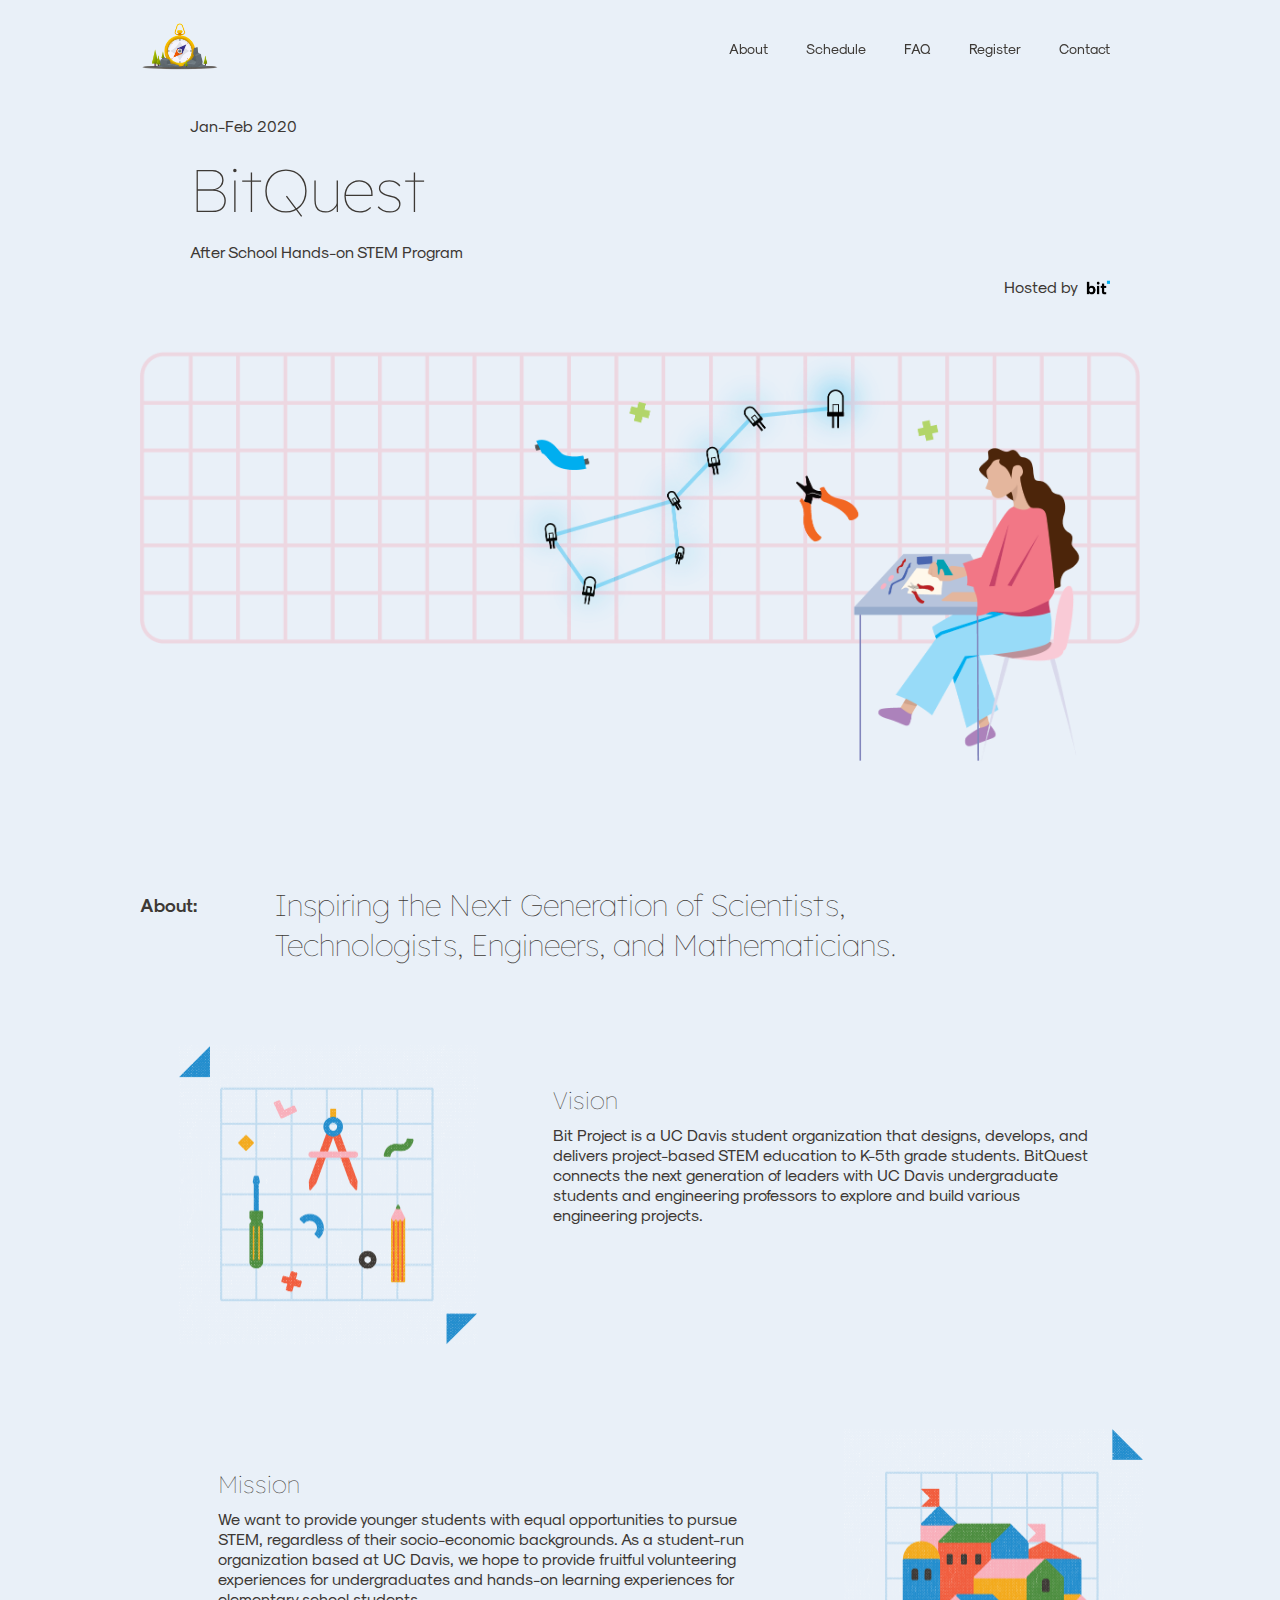
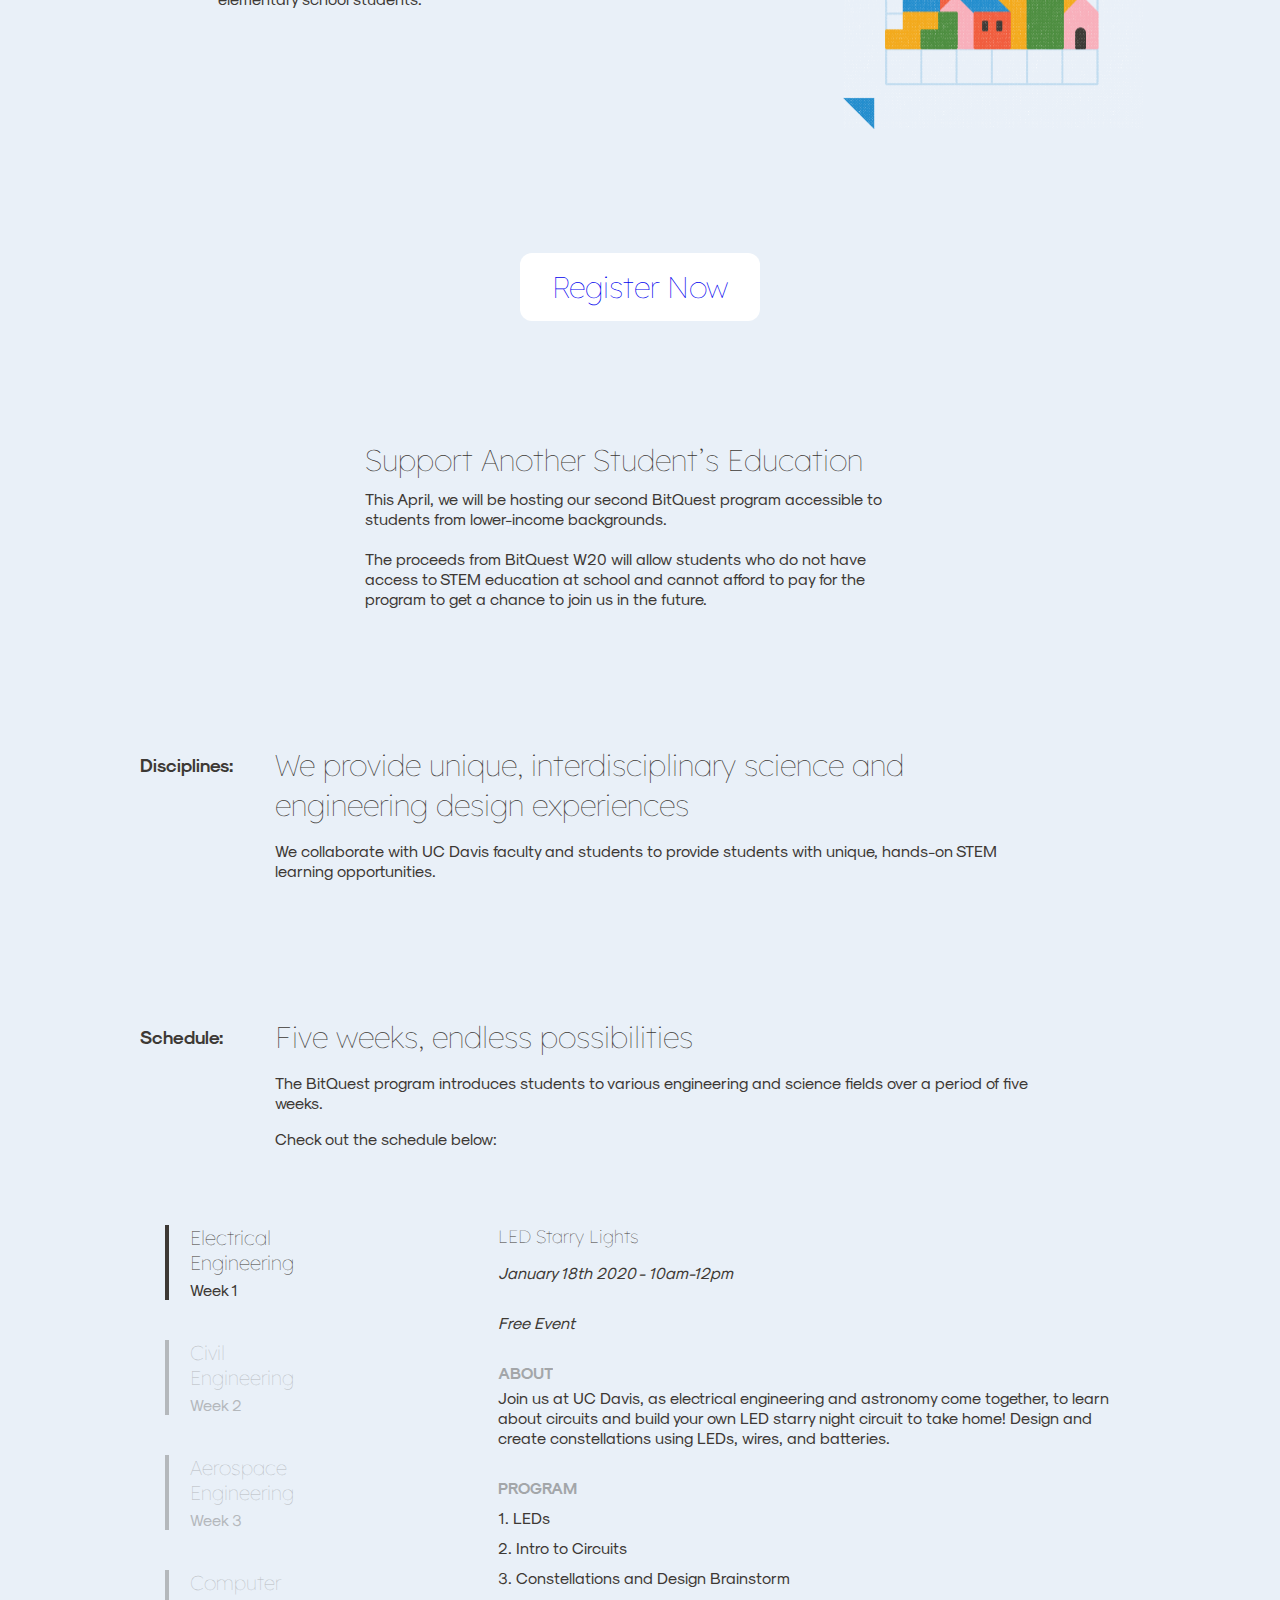
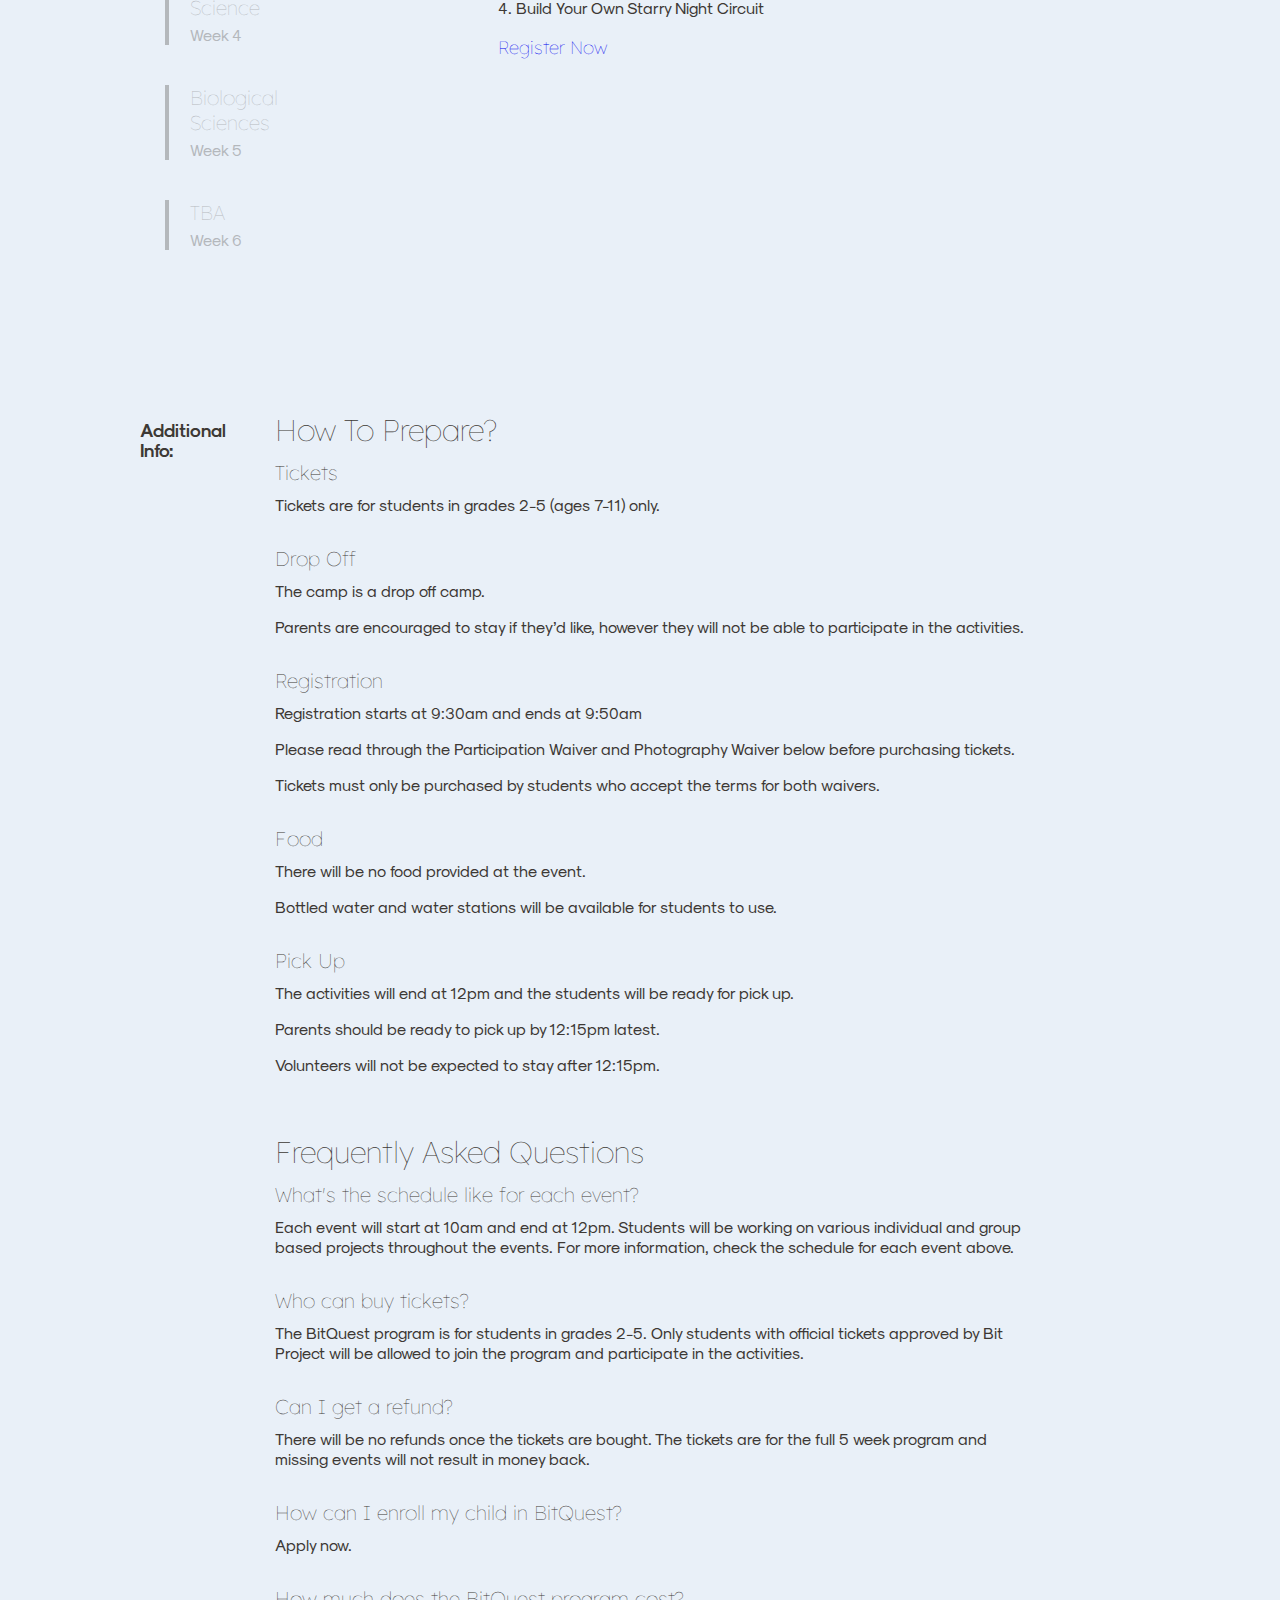
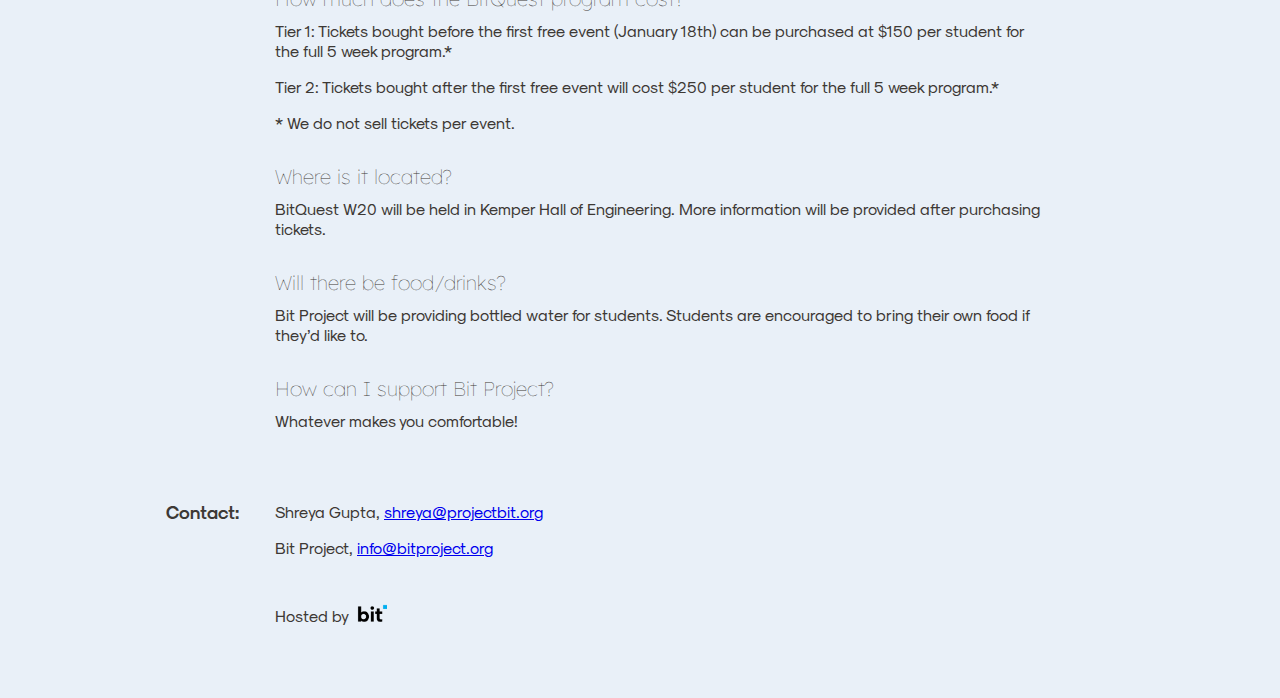
==== commit 1f87bf0e: "add header" ====
--- a/index.htm
+++ b/index.htm
@@ -47,9 +47,10 @@
         </a>
         <div class="links">
           <a class="nav-link" href="#about">About</a>
-          <a class="nav-link" href="https://airtable.com/shrb36iOuof5Phk2k" target="_blank" style="text-decoration:none">Register</a>
           <a class="nav-link" href="#speakers">Schedule</a>
           <a class="nav-link" href="#faq">FAQ</a>
+          <a class="nav-link" href="https://airtable.com/shrb36iOuof5Phk2k" target="_blank" style="text-decoration:none">Register</a>
+          <a class="nav-link" href="#contact">Contact</a>
         </div>
       </div>
     </nav>
@@ -69,6 +70,8 @@
           </a>
         </div>
       </div>
+
+      <img width=100% src="./questfiles/bitquestheader.png">
 
       <a name="about"></a>
       <div class="text-section">
@@ -417,6 +420,7 @@
 
 
       <div class="text-section small-margin">
+        <a name="contact"></a>
         <p class="text-section__name">Contact:</p>
         <div class="text-section__main">
           <p class="subtitle no-margin">Shreya Gupta, <a href="mailto:shreya@projectbit.org">shreya@projectbit.org</a></p>
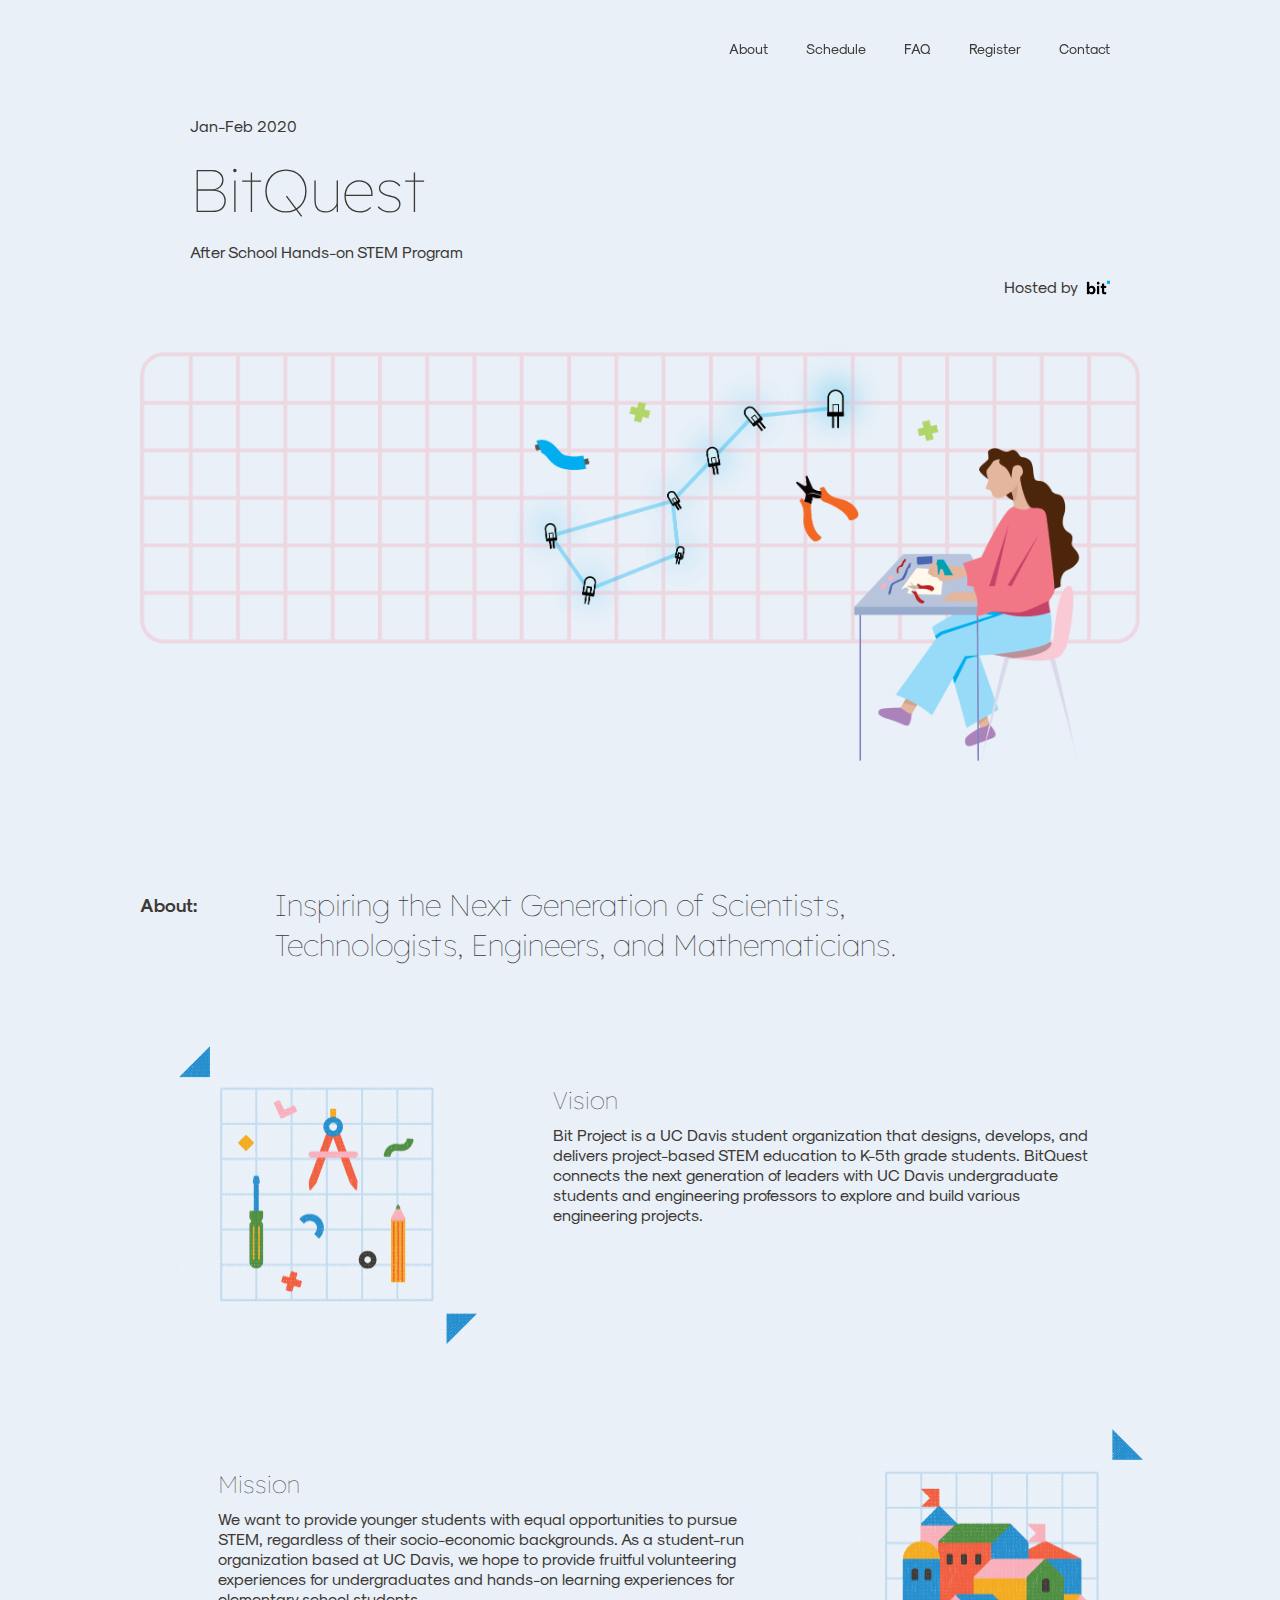
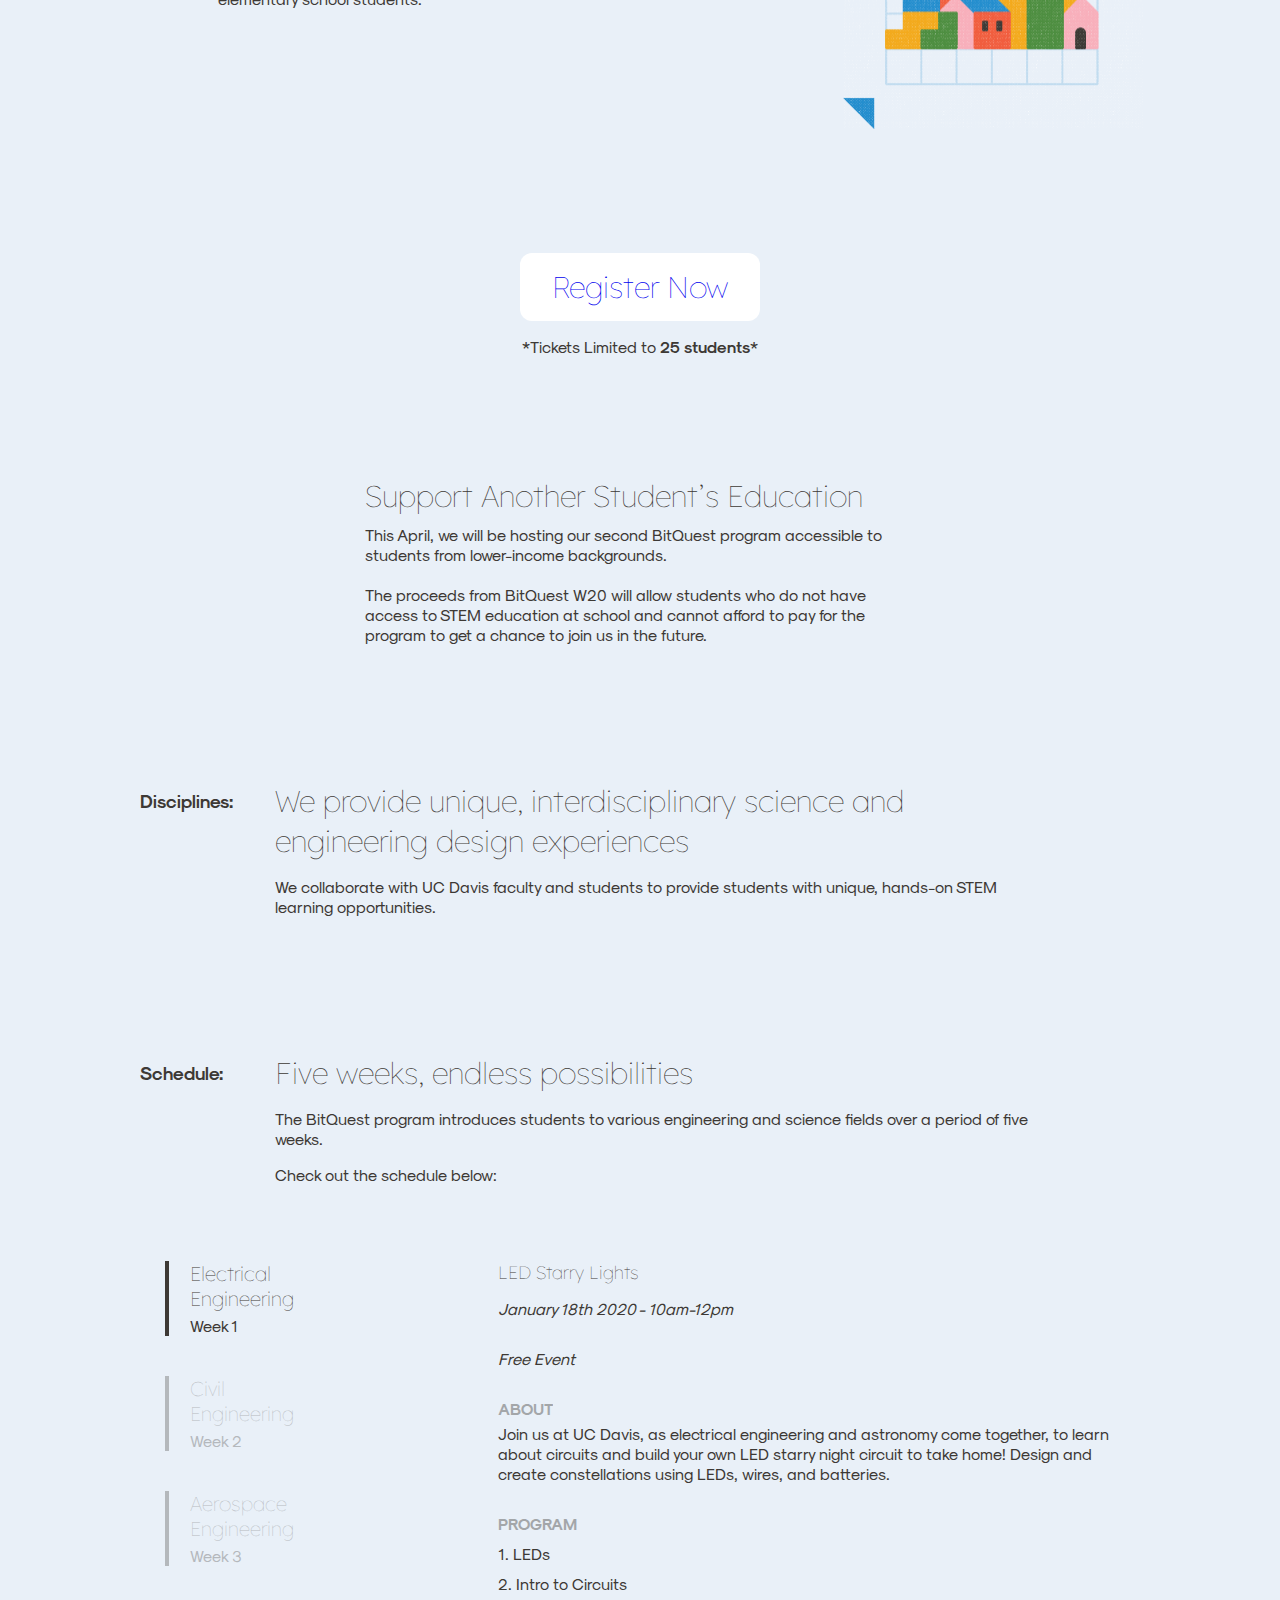
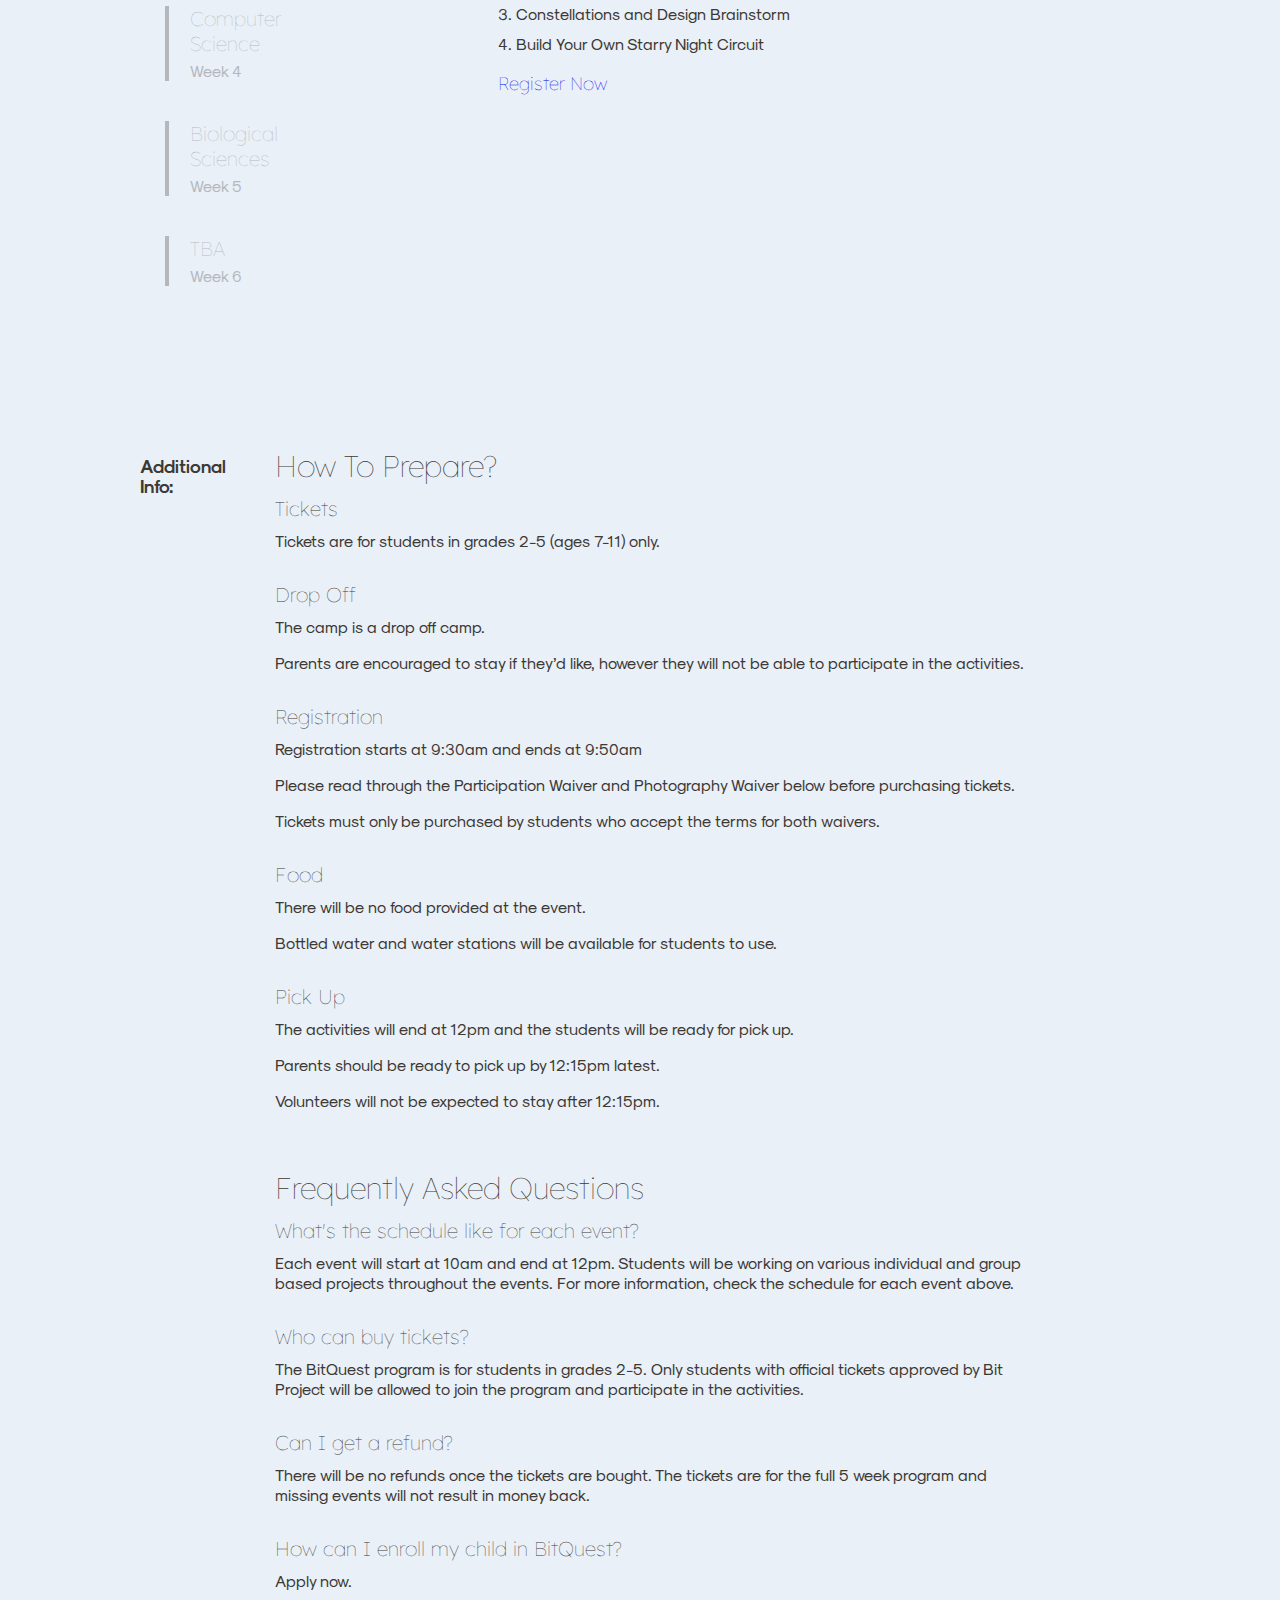
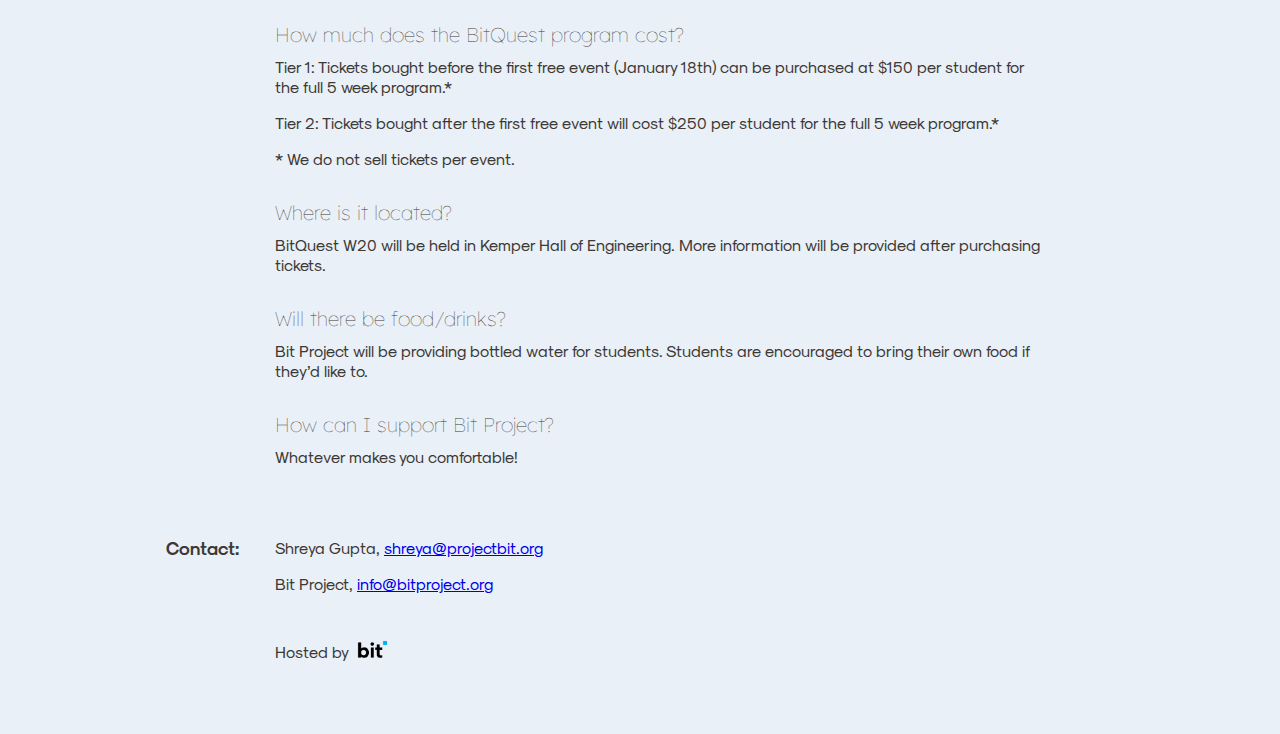
==== commit 2b74f1aa: "Update index.htm" ====
--- a/index.htm
+++ b/index.htm
@@ -8,7 +8,6 @@
 
     <link href="./files1/css" rel="stylesheet">
     <link href="./files1/styles.css" rel="stylesheet">
-    <link rel="icon" type="image/png" href="./files1/logo.png">
     <script>
       function switchTab(num, type) {
         const [buttons] = document.getElementsByClassName("tab-buttons--" + type);
@@ -42,9 +41,6 @@
   <body data-gr-c-s-loaded="true" style="zoom: 1;">
     <nav>
       <div class="nav-content">
-        <a href="https://quest.bitproject.org/#" class="logo">
-          <img src="./files1/logo.png">
-        </a>
         <div class="links">
           <a class="nav-link" href="#about">About</a>
           <a class="nav-link" href="#speakers">Schedule</a>
@@ -118,6 +114,9 @@
       <a name="register"></a>
       <div class="image-text-section">
         <h2 class="headline" style="background-color: #fff; padding: 15px 32px; border-radius: 12px"><a href="https://airtable.com/shrb36iOuof5Phk2k" target="_blank" style="text-decoration:none">Register Now</a></h2>
+      </div>
+      <div>
+        <p class="subtitle" align="middle">*Tickets Limited to <b>25 students</b>*<p>
       </div>
 
       <div class="image-text-section">
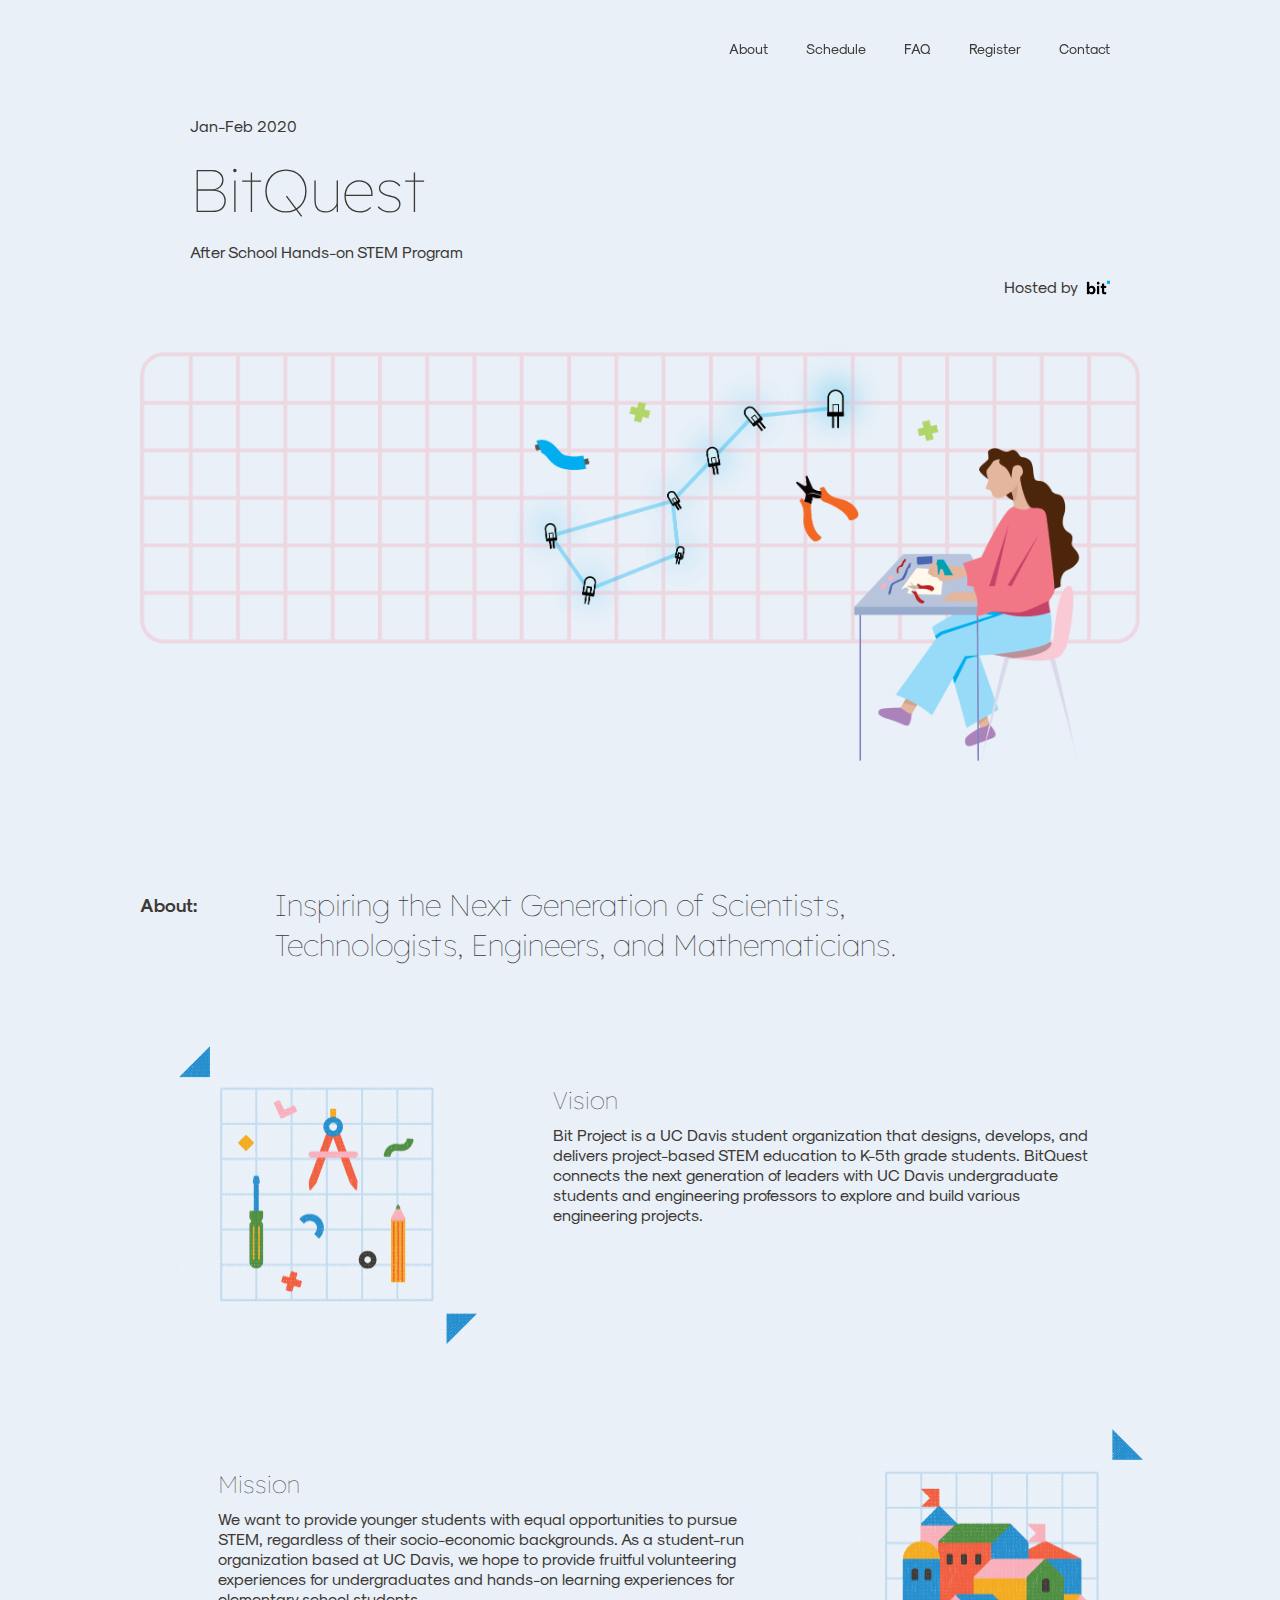
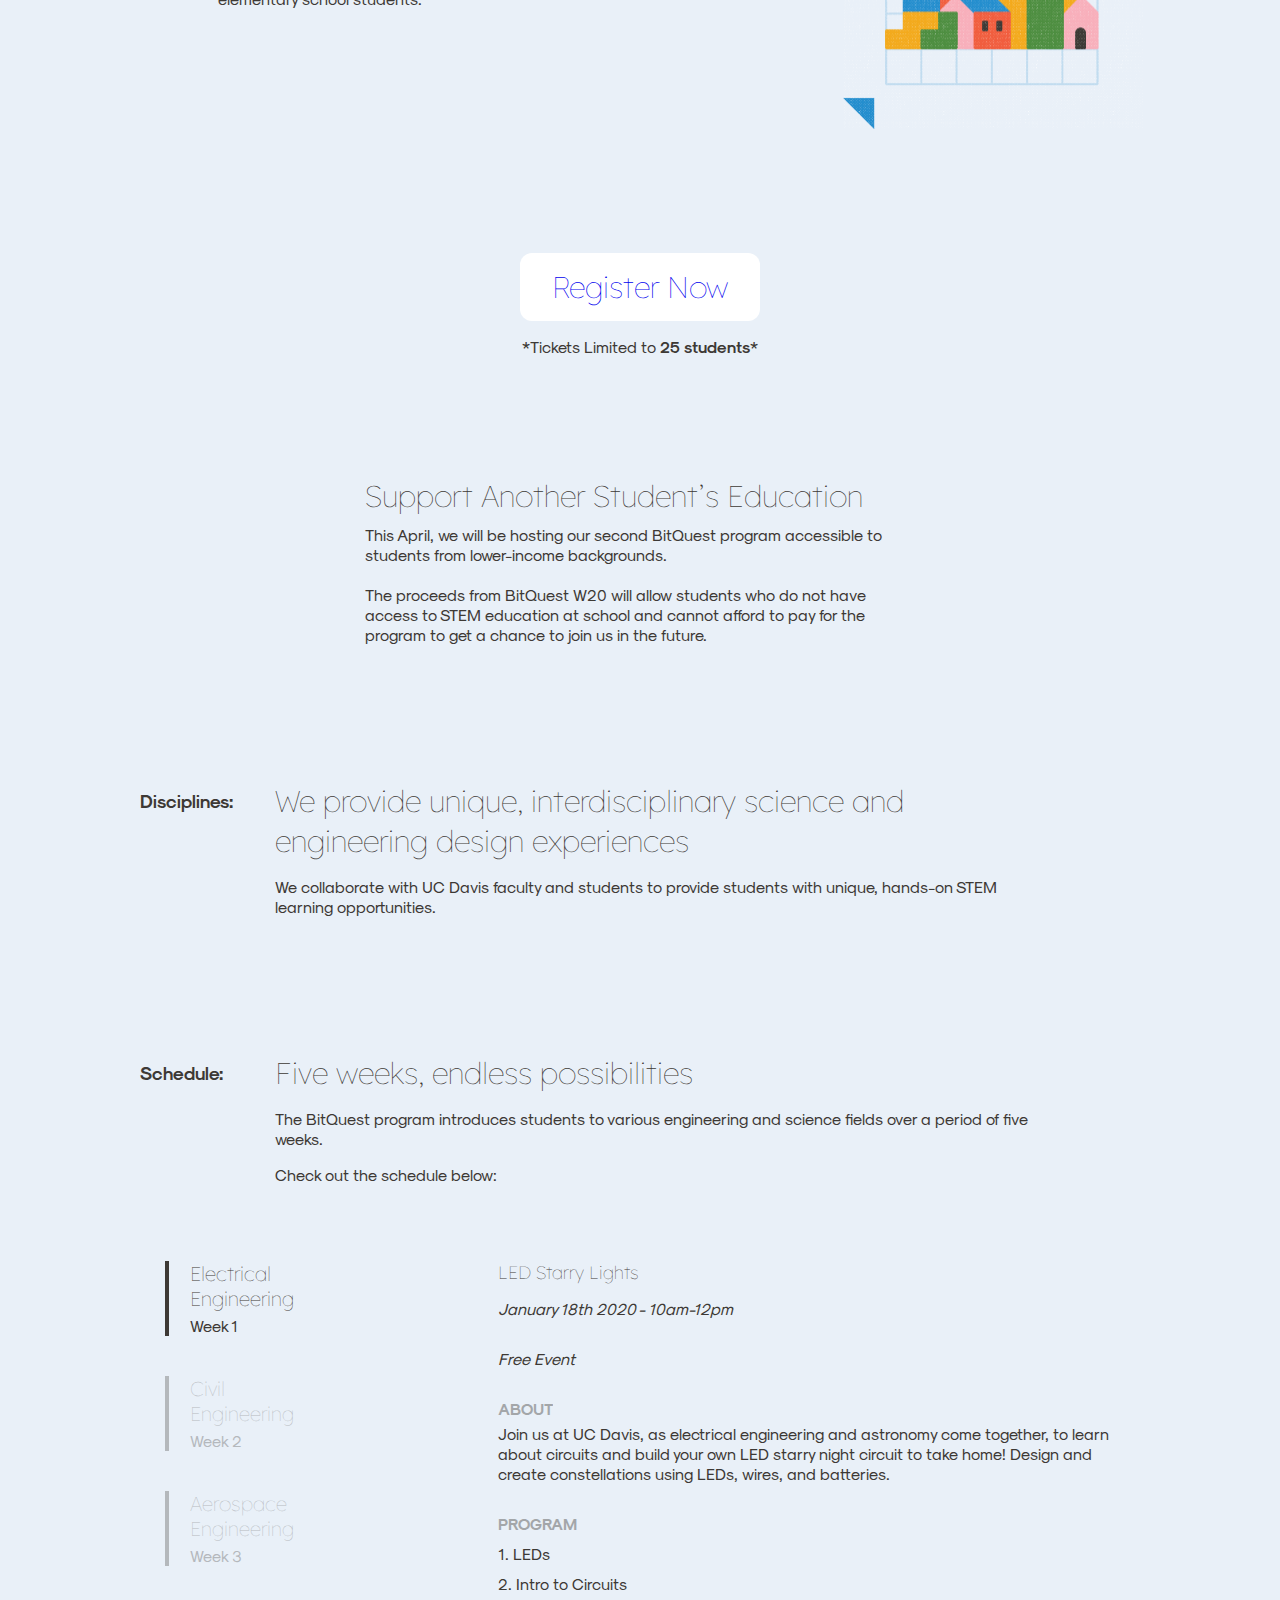
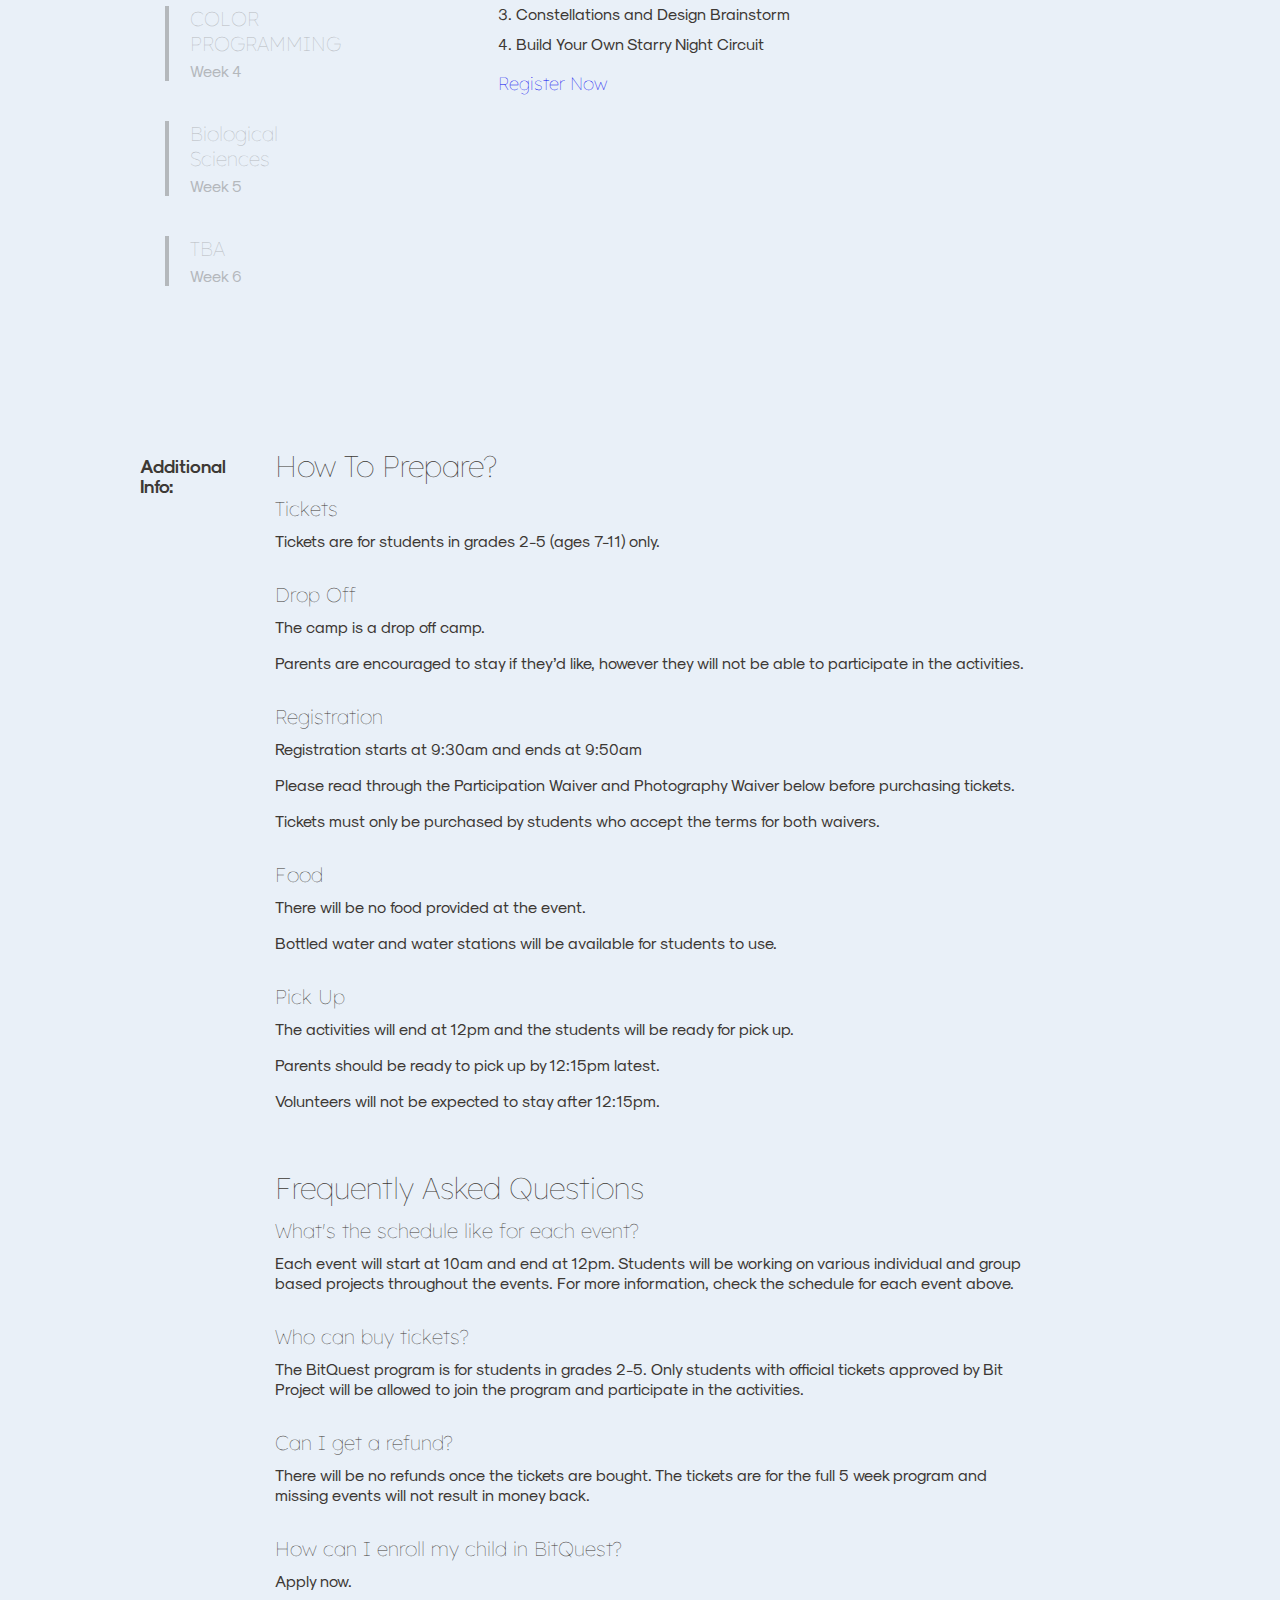
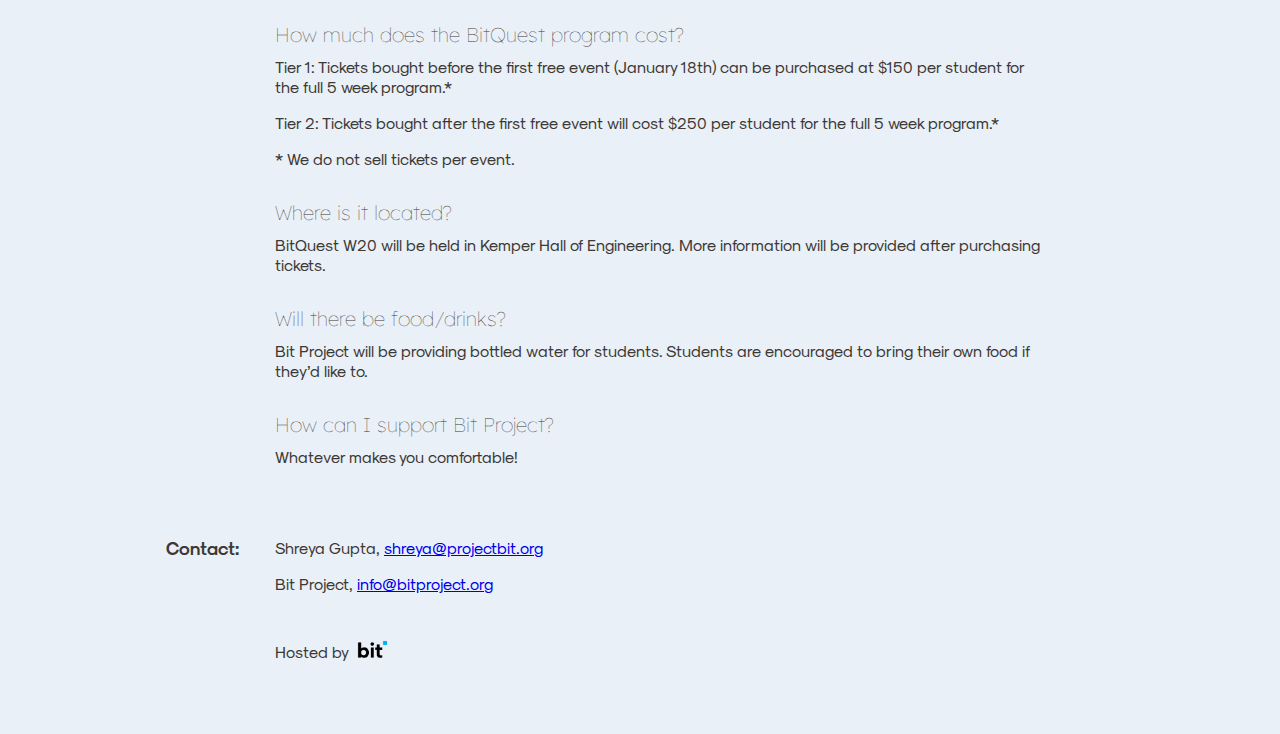
==== commit 7753a5e7: "computer sci to color programming" ====
--- a/index.htm
+++ b/index.htm
@@ -179,7 +179,7 @@
             <p class="tab-button__subtitle">Week 3</p>
           </div>
           <div class="tab-button" onclick="switchTab(3, &#39;side&#39;)">
-            <h4 class="tab-button__title">Computer<br>Science</h4>
+            <h4 class="tab-button__title">COLOR<br>PROGRAMMING</h4>
             <p class="tab-button__subtitle">Week 4</p>
           </div>
           <div class="tab-button" onclick="switchTab(4, &#39;side&#39;)">
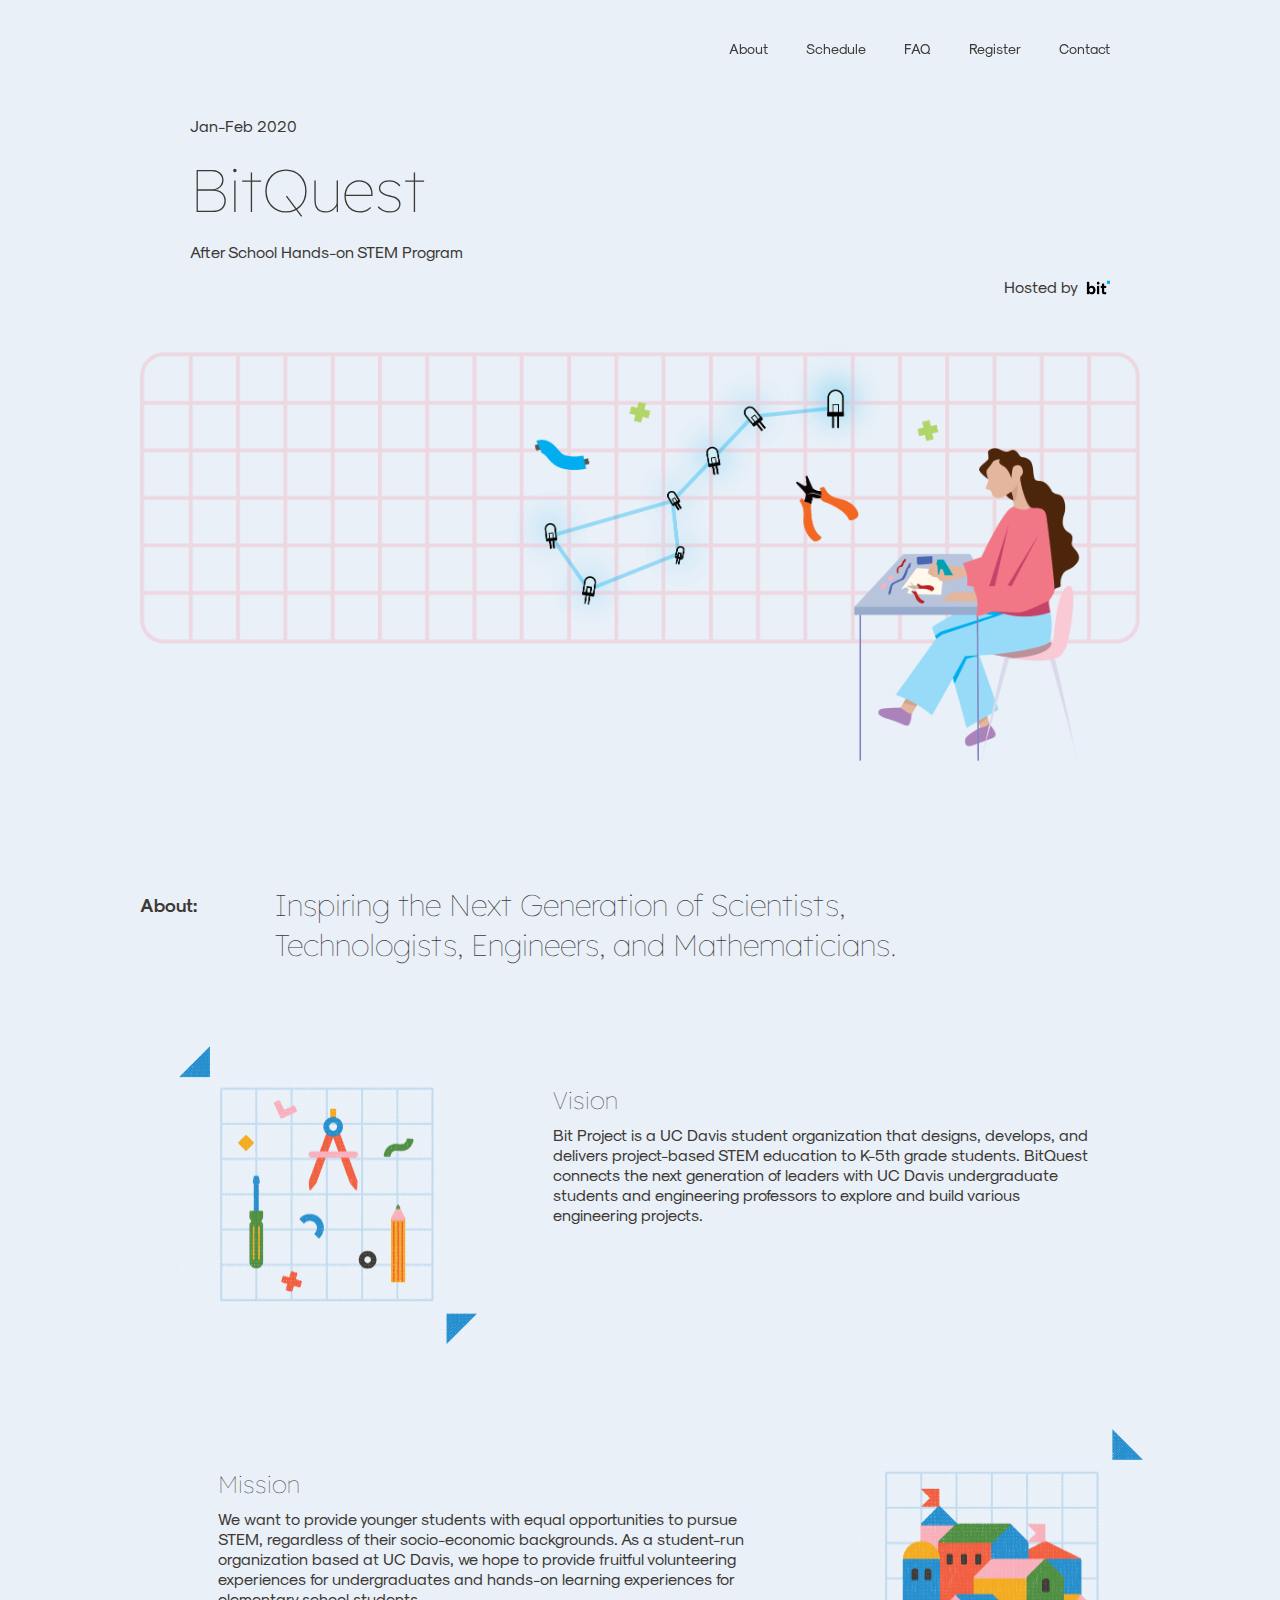
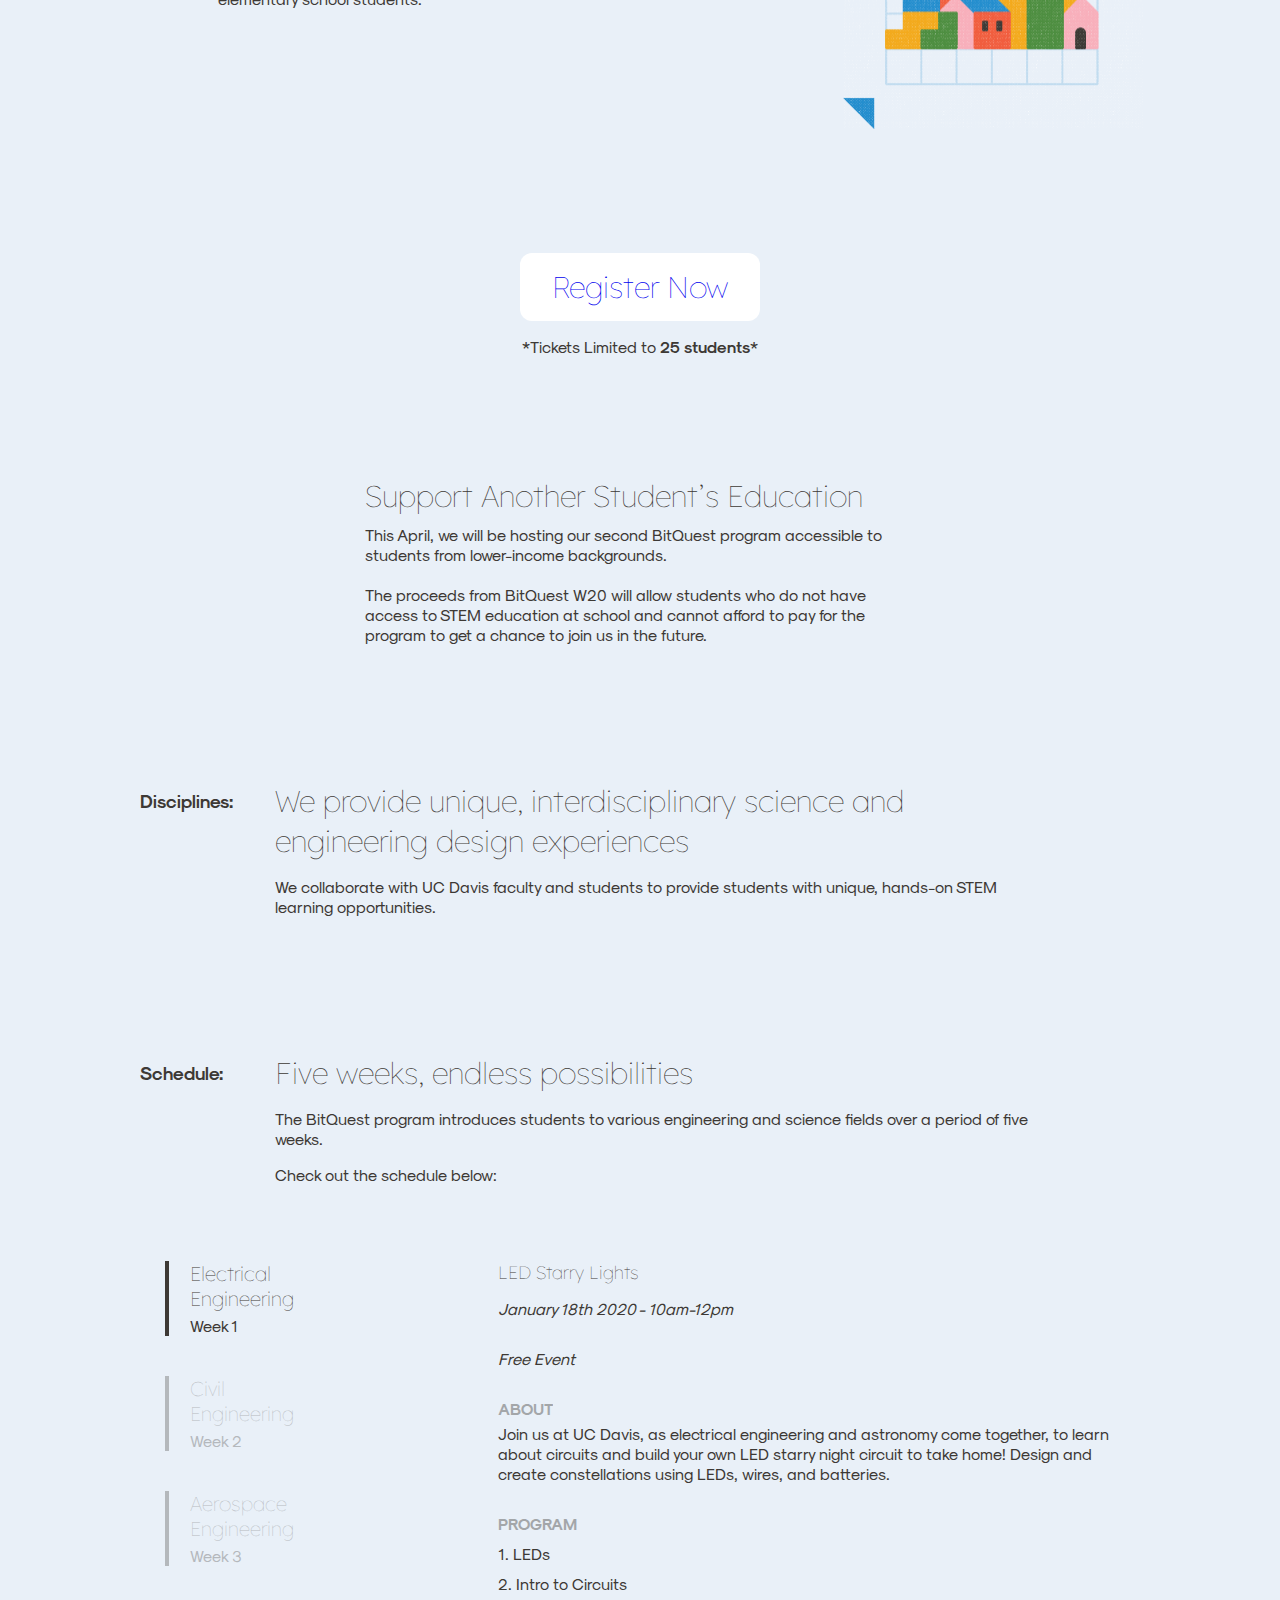
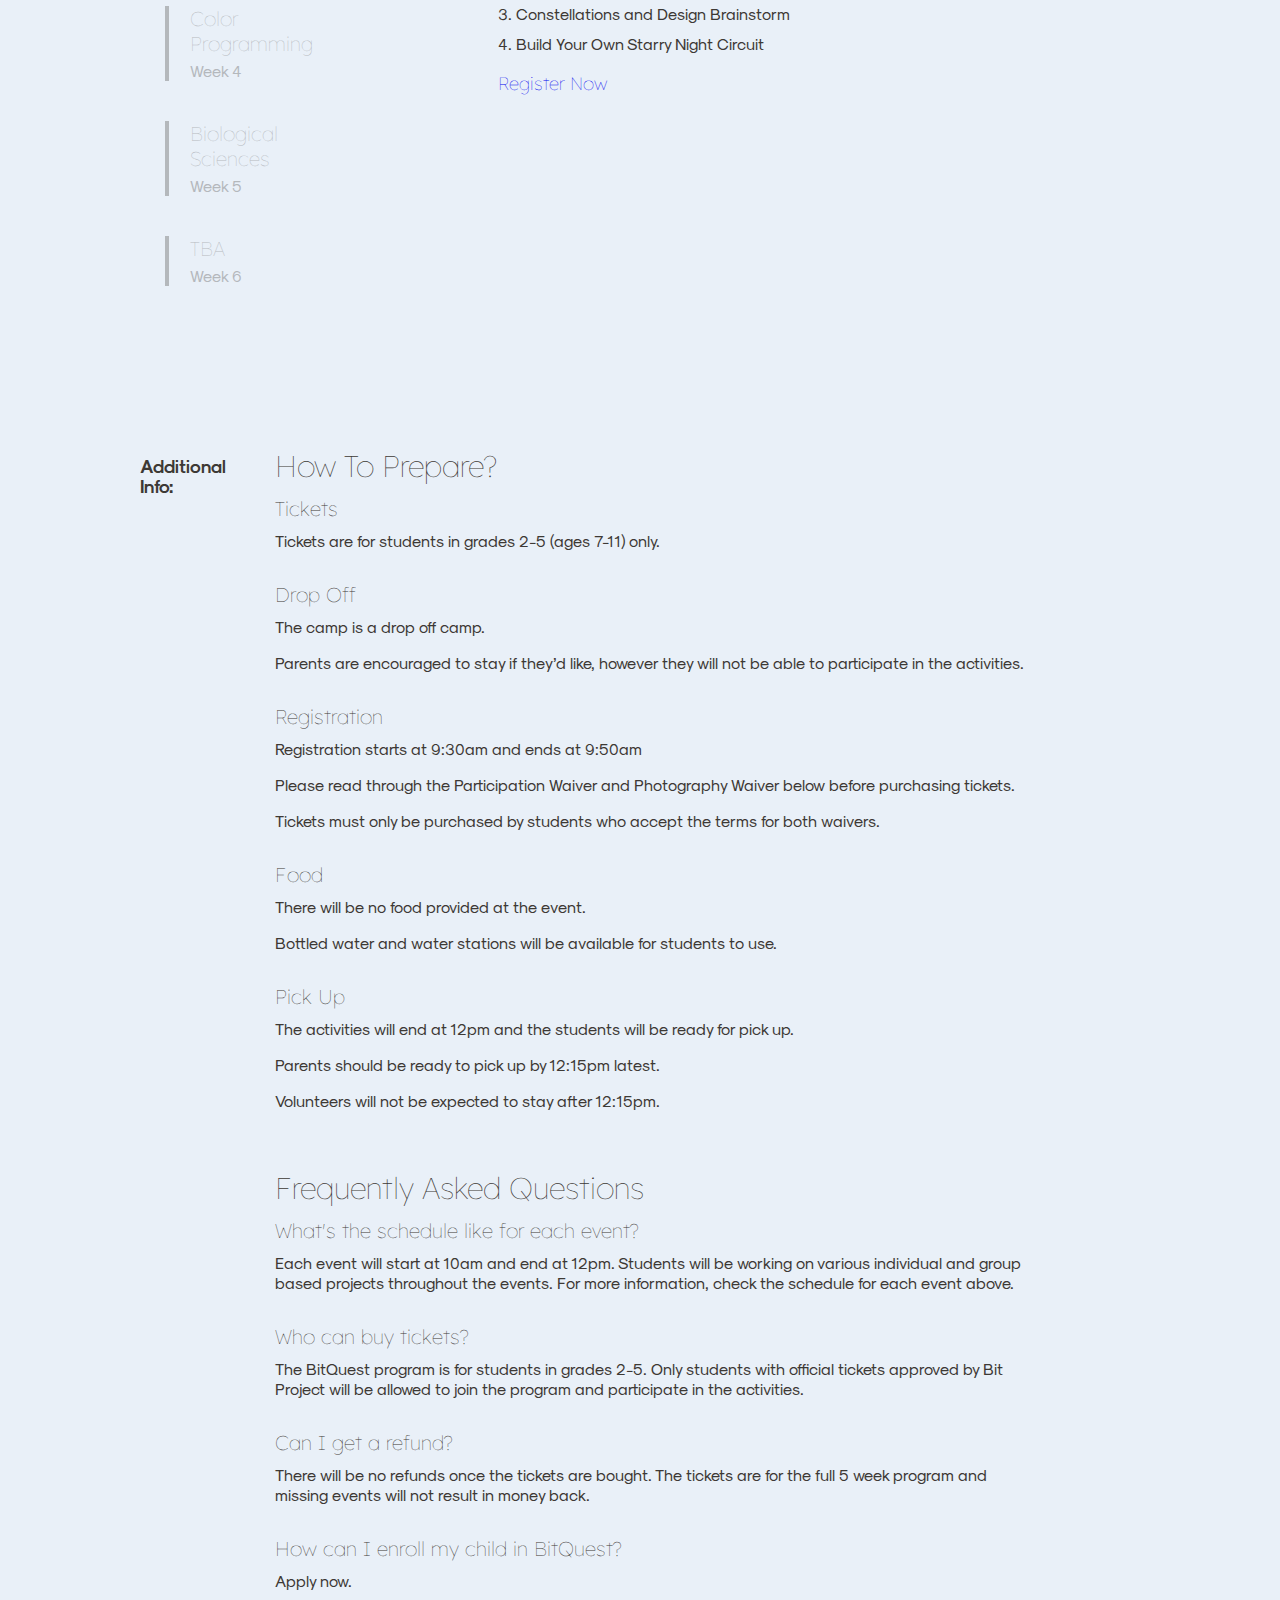
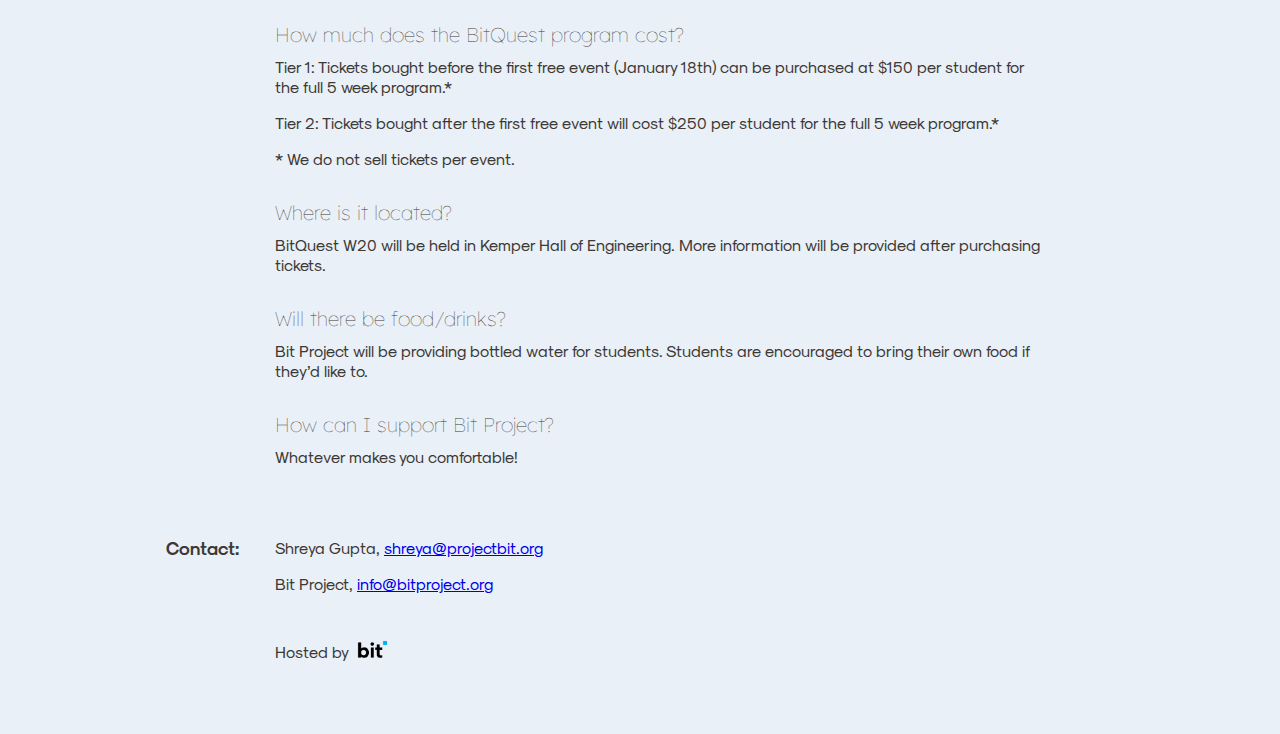
==== commit fe64a0e6: "schedule tag" ====
--- a/index.htm
+++ b/index.htm
@@ -43,7 +43,7 @@
       <div class="nav-content">
         <div class="links">
           <a class="nav-link" href="#about">About</a>
-          <a class="nav-link" href="#speakers">Schedule</a>
+          <a class="nav-link" href="#schedule">Schedule</a>
           <a class="nav-link" href="#faq">FAQ</a>
           <a class="nav-link" href="https://airtable.com/shrb36iOuof5Phk2k" target="_blank" style="text-decoration:none">Register</a>
           <a class="nav-link" href="#contact">Contact</a>
@@ -148,7 +148,7 @@
 
 
 
-      <a name="speakers"></a>
+      <a name="schedule"></a>
       <div class="text-section">
         <p class="text-section__name">Schedule:</p>
         <div class="text-section__main">
@@ -179,7 +179,7 @@
             <p class="tab-button__subtitle">Week 3</p>
           </div>
           <div class="tab-button" onclick="switchTab(3, &#39;side&#39;)">
-            <h4 class="tab-button__title">COLOR<br>PROGRAMMING</h4>
+            <h4 class="tab-button__title">Color<br>Programming</h4>
             <p class="tab-button__subtitle">Week 4</p>
           </div>
           <div class="tab-button" onclick="switchTab(4, &#39;side&#39;)">
